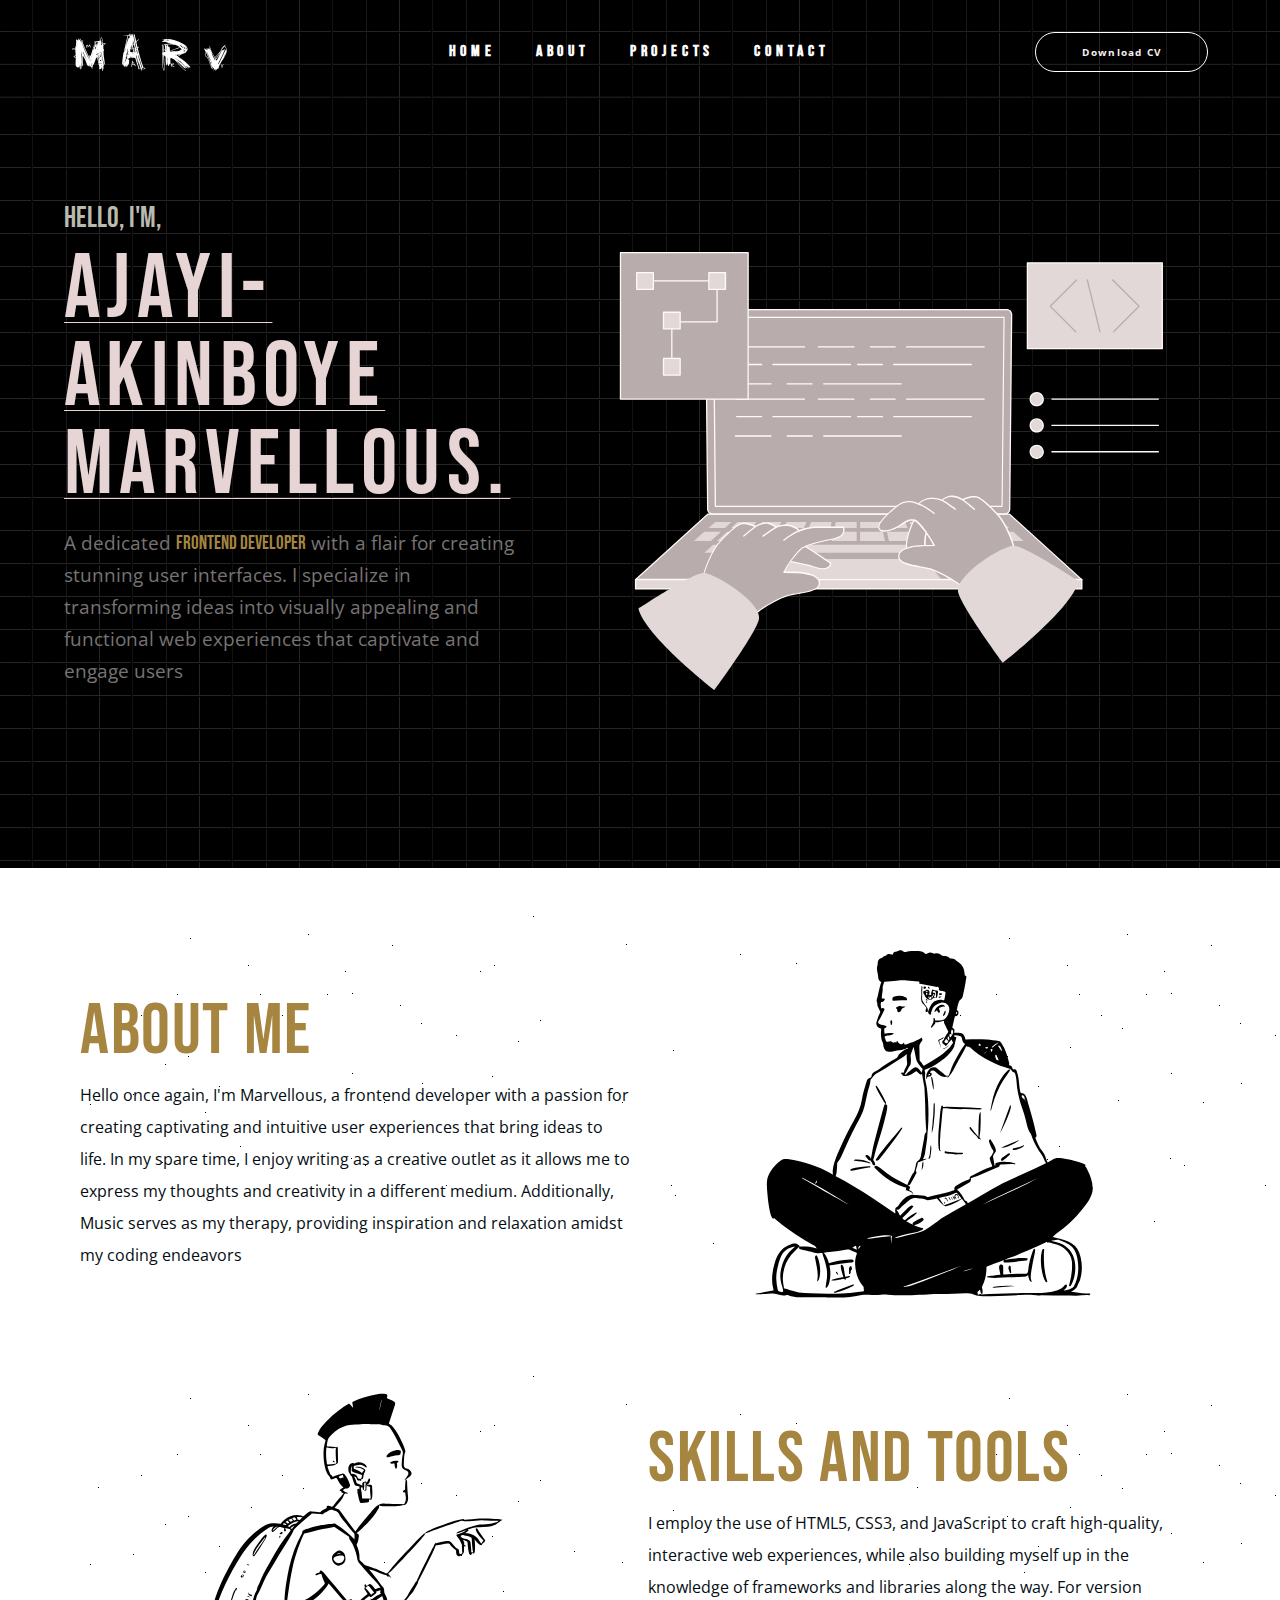
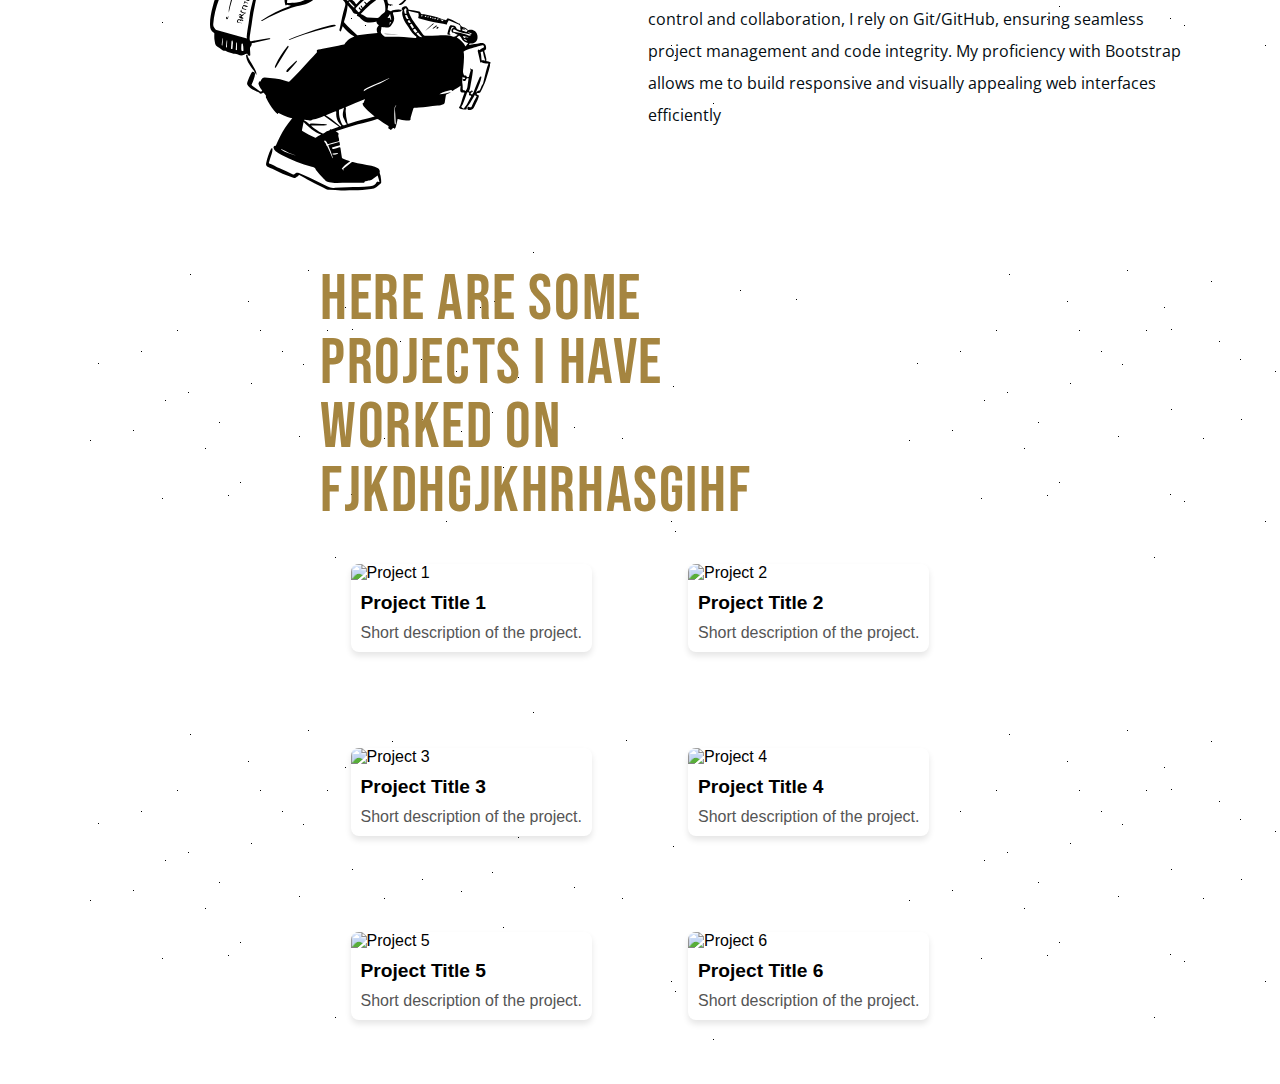
==== index.html @ 449edb7d "Add files via upload" ====
<!DOCTYPE html>
<html lang="en">
<head>
    <meta charset="UTF-8">
    <meta name="viewport" content="width=device-width, initial-scale=1.0">
    <link rel="stylesheet" href="./css/style.css">
    <link rel="stylesheet" href="./css/mediaqueries.css">
    <link rel="stylesheet/less" type="text/css" href="./css/style.less" />
    <title>Document</title>
</head>
<body>
    <header>
        <nav id="desktop-nav">
            <div class="logo">MARV</div>
             <ul class="nav-links">
                <li class="content__item">
                    <a href="#home" class="link link--dia">HOME</a>
                </li>
                <li class="content__item">
                    <a href="#about" class="link link--dia">ABOUT</a>
                </li>
                <li class="content__item">
                    <a href="#projects" class="link link--dia">PROJECTS</a>
                </li>
                <li class="content__item">
                    <a href="#contact" class="link link--dia">CONTACT</a>
                </li>
            </ul>
            <div class="btn">
                <span class="mas">Download CV</span>
                <button type="button" name="Hover" onclick="window.open('./assets/resume.pdf')">Download CV</button>
            </div>
        </nav>
        
        <nav id="hamburger-nav">
            <div class="logo">MARV</div>
            <div class="hamburger-menu">
                
                <div class="hamburger-icon" onclick="toggleMenu()">
                    <span></span>
                    <span></span>
                    <span></span>
                </div>
                
                <div class="menu-links">
                    <li class="content__item">
                        <a href="#home" class="link link--dia" onclick="toggleMenu()">HOME</a>
                    </li>
                    <li class="content__item">
                        <a href="#about" class="link link--dia" onclick=toggleMenu()>ABOUT</a>
                    </li>
                    <li class="content__item">
                        <a href="#projects" class="link link--dia" onclick=toggleMenu()>PROJECTS</a>
                    </li>
                    <li class="content__item">
                        <a href="#contact" class="link link--dia" onclick=toggleMenu()>CONTACT</a>
                    </li>
                    <div class="btn-mobile">
                        <span class="mas">Download CV</span>
                        <button type="button" name="Hover" onclick="window.open('./assets/resume.pdf')">Download CV</button>
                    </div>
                </div>
            </div>
        </nav>
    </header> 

    <section id="profile-details" >
            <div class="profile__text">
                <p class="profile__text__head">
                    <span class="typing-effect">Hello, I'm,</span>
                </p>
                <h1 class="title"> Ajayi-Akinboye <br>Marvellous.</h1>
                <p class="profile__text__tail">A dedicated<a class="break" data-link-alt="and writer"><span class="highlighted">frontend developer</span></a>with a flair for creating stunning user interfaces. I specialize in transforming ideas into visually appealing and functional web experiences that captivate and engage users </p>
                <div id="socials">
                    <a href=""><i class="fa-brands fa-linkedin-in"></i></a>
                    <a href=""><i class="fa-brands fa-github"></i></a>
                    <a href=""><i class="fa-brands fa-square-x-twitter"></i></a>
                    <a href=""><i class="fa-regular fa-envelope"></i></a>
                </div>
            </div>
            <div class="profile__image-container"> 
                <img src="./assets/images/profile3.svg" class="profile__image">
            </div>
           
    </section>
    <section id="about-section">
        <div class="about__text">
            <h2 class="about-head">About Me</h2>
            <p class="about-body">Hello once again, I'm Marvellous, a frontend developer with a passion for creating captivating and intuitive user experiences that bring ideas to life. In my spare time, I enjoy writing as a creative outlet as it allows me to express my thoughts and creativity in a different medium. Additionally, Music serves as my therapy, providing inspiration and relaxation amidst my coding endeavors</p>
        </div>
        <div class="about__icon">
            <img src="./assets/images/Waiting.svg" class="img-2" alt="about-image">
        </div>
        <div class="about__icon2">
            <img src="./assets/images/Bueno.svg" class="img-3" alt="language-image">
        </div>
        <div class="about__languages">
            <h2 class="about-head">Skills And Tools</h2>
            <p class="about-body">I employ the use of HTML5, CSS3, and JavaScript to craft high-quality, interactive web experiences, while also building myself up in the knowledge of frameworks and libraries along the way. For version control and collaboration, I rely on Git/GitHub, ensuring seamless project management and code integrity. My proficiency with Bootstrap allows me to build responsive and visually appealing web interfaces efficiently</p>
            <div id="tools">
                <a href=""><i class="fa-brands fa-html5"></i></a>
                <a href=""><i class="fa-brands fa-css3-alt"></i></a>
                <a href=""><i class="fa-brands fa-js"></i></a>
                <a href=""><i class="fa-brands fa-github"></i></a>
                <a href=""><i class="fa-brands fa-bootstrap"></i></a>
            </div>
        </div>
    </section>
    
    <section id="portfolio-section">
            <div class="portfolio-header">
              <h2>here are some projects I have worked on fjkdhgjkhrhasgihf</h2>
            </div>
            <div class="portfolio-grid">
              <div class="portfolio-card" data-category="web">
                <img src="https://plus.unsplash.com/premium_photo-1676637000058-96549206fe71?w=500&auto=format&fit=crop&q=60&ixlib=rb-4.0.3&ixid=M3wxMjA3fDB8MHxzZWFyY2h8MXx8aW1hZ2V8ZW58MHx8MHx8fDA%3D" alt="Project 1">
                <h3>Project Title 1</h3>
                <p>Short description of the project.</p>
              </div>
              <div class="portfolio-card" data-category="design">
                <img src="https://plus.unsplash.com/premium_photo-1676637000058-96549206fe71?w=500&auto=format&fit=crop&q=60&ixlib=rb-4.0.3&ixid=M3wxMjA3fDB8MHxzZWFyY2h8MXx8aW1hZ2V8ZW58MHx8MHx8fDA%3D" alt="Project 2">
                <h3>Project Title 2</h3>
                <p>Short description of the project.</p>
              </div>
              <div class="portfolio-card" data-category="web">
                <img src="https://plus.unsplash.com/premium_photo-1676637000058-96549206fe71?w=500&auto=format&fit=crop&q=60&ixlib=rb-4.0.3&ixid=M3wxMjA3fDB8MHxzZWFyY2h8MXx8aW1hZ2V8ZW58MHx8MHx8fDA%3D" alt="Project 3">
                <h3>Project Title 3</h3>
                <p>Short description of the project.</p>
              </div>
              <div class="portfolio-card" data-category="design">
                <img src="https://plus.unsplash.com/premium_photo-1676637000058-96549206fe71?w=500&auto=format&fit=crop&q=60&ixlib=rb-4.0.3&ixid=M3wxMjA3fDB8MHxzZWFyY2h8MXx8aW1hZ2V8ZW58MHx8MHx8fDA%3D" alt="Project 4">
                <h3>Project Title 4</h3>
                <p>Short description of the project.</p>
              </div>
              <div class="portfolio-card" data-category="web">
                <img src="https://plus.unsplash.com/premium_photo-1676637000058-96549206fe71?w=500&auto=format&fit=crop&q=60&ixlib=rb-4.0.3&ixid=M3wxMjA3fDB8MHxzZWFyY2h8MXx8aW1hZ2V8ZW58MHx8MHx8fDA%3D" alt="Project 5">
                <h3>Project Title 5</h3>
                <p>Short description of the project.</p>
              </div>
              <div class="portfolio-card" data-category="design">
                <img src=https://plus.unsplash.com/premium_photo-1676637000058-96549206fe71?w=500&auto=format&fit=crop&q=60&ixlib=rb-4.0.3&ixid=M3wxMjA3fDB8MHxzZWFyY2h8MXx8aW1hZ2V8ZW58MHx8MHx8fDA%3D"project6-thumbnail.jpg" alt="Project 6">
                <h3>Project Title 6</h3>
                <p>Short description of the project.</p>
              </div>
            </div>
    </section>
    <script src="index.js"></script>
    <script src="https://kit.fontawesome.com/4ac61ee153.js" crossorigin="anonymous"></script>
</body>
</html> 

<!--"Hello, I'm Ajayi Akinboye Marvellous – dedicated frontend developer with a flair for creating stunning user interfaces. I specialize in transforming ideas into visually appealing and functional web experiences that captivate and engage users." Crafting captivating digital experiences with creativity and code. Let's build something remarkable together!"-->
---- css/style.css ----
@import url('https://fonts.googleapis.com/css2?family=Great+Vibes&family=Satisfy&display=swap');
@import url('https://fonts.googleapis.com/css2?family=Montserrat:ital,wght@0,100..900;1,100..900&display=swap');
@import url('https://fonts.googleapis.com/css2?family=Lato:ital,wght@0,100;0,300;0,400;0,700;0,900;1,100;1,300;1,400;1,700;1,900&family=Merriweather:ital,wght@0,300;0,400;0,700;0,900;1,300;1,400;1,700;1,900&family=Open+Sans:ital,wght@0,300..800;1,300..800&family=Pacifico&family=Playfair+Display:ital,wght@0,400..900;1,400..900&family=Roboto:ital,wght@0,100;0,300;0,400;0,500;0,700;0,900;1,100;1,300;1,400;1,500;1,700;1,900&display=swap');
@import url('https://fonts.googleapis.com/css2?family=Bebas+Neue&display=swap');




@font-face {
    font-family: 'minus.regular';
    font-style: normal;
    font-weight: normal;
    src:  url('../assets/fonts/minus_woff/minus.regular.woff'), local('minus.regular'), format('woff');
}

* {
    box-sizing: border-box;
    padding: 0;
    margin: 0;
}

body {
    font-family: 'Poppins', sans-serif;
    background-color: #7a7171;
    background-image: url(../assets/images/background3.png);
} 

html {
    scroll-behavior: smooth;
}

h2 {
    font-family: "Playfair Display", serif;
    font-weight: 700;
    font-size: 3rem;
    letter-spacing: 0.1rem;
    margin-bottom: 0.6rem;
    color:white;
}

a,
.btn {
    transition: all 700ms ease;
}

nav {
    display: flex;
    justify-content: space-between;
    align-items: center;
    padding: 1.2rem 4.5rem;
    background-color: rgb(24, 23, 23);
    background-image: url(../assets/images/background7.png);
}

.logo {
    font-family: 'minus.regular';
    font-weight: regular;
    font-size: 3.5rem;
    color: white;
    cursor: default;
    letter-spacing: .8rem;
}

.nav-links {
    display: flex;
    list-style: none;
    gap: 2.5rem;
    --bg-h: 2px;
}

a {
    text-decoration: none;
    transition: color 0.3s ease;
    color: #c7c1c1;
}

a:hover {
    color: gray;
    outline: none;
}

/* https://developer.mozilla.org/en-US/docs/Web/CSS/:focus-visible */
a:focus {
    /* Provide a fallback style for browsers
that don't support :focus-visible */
    outline: none;
    background: lightgrey;
}

a:focus:not(:focus-visible) {
    /* Remove the focus indicator on mouse-focus for browsers
that do support :focus-visible */
    background: transparent;
}

a:focus-visible {
    /* Draw a very noticeable focus style for
keyboard-focus on browsers that do support
:focus-visible */
    outline: 2px solid red;
    background: transparent;
}

.link {
    cursor: pointer;
    position: relative;
    white-space: nowrap;
    color: white;
}

.link::before,
.link::after {
    position: absolute;
    width: 100%;
    height: 1px;
    background: currentColor;
    top: 100%;
    left: 0;
    pointer-events: none;
}

.link::before {
    content: '';
    /* show by default */
}

.link--dia {
    font-family: "Bebas Neue", sans-serif;
    font-weight: 400;
    letter-spacing: 0.3rem;  
    font-size: 1rem;
    font-weight: bolder;
}

.link--dia::before,
.link--dia::after {
    opacity: 0;
    transform-origin: 50% 0%;
    transform: translate3d(0, 3px, 0);
    transition-property: transform, opacity;
    transition-duration: 0.3s;
    transition-timing-function: cubic-bezier(0.2, 1, 0.8, 1);
}

.link--dia:hover::before,
.link--dia:hover::after {
    opacity: 1;
    transform: translate3d(0, 0, 0);
    transition-timing-function: cubic-bezier(0.2, 0, 0.3, 1);
}

.link--dia::after {
    content: '';
    top: calc(100% + 4px);
    width: 70%;
    left: 15%;
}

.link--dia::before,
.link--dia:hover::after {
    transition-delay: 0.1s;
}

.link--dia:hover::before {
    transition-delay: 0s;
}

.btn {
    position: relative;
    width: 10.8rem;
    height: 2.5rem;
    overflow: hidden;
    border: 1px solid white;
    transition: 0.5s;
    border-radius: 1.5rem;
}

.btn button {
    width: 101%;
    height: 100%;
    font-family: "Open Sans", sans-serif;
    font-size: .6rem;
    font-weight: 400;
    letter-spacing: 0.08rem;
    background: white;
    -webkit-mask: url("https://raw.githubusercontent.com/robin-dela/css-mask-animation/master/img/urban-sprite.png");
    mask: url("https://raw.githubusercontent.com/robin-dela/css-mask-animation/master/img/urban-sprite.png");
    -webkit-mask-size: 3000% 100%;
    mask-size: 3000% 100%;
    border: none;
    color: black;
    cursor: pointer;
    -webkit-animation: ani2 0.7s steps(29) forwards;
    animation: ani2 0.7s steps(29) forwards;
}

.btn button:hover {
    -webkit-animation: ani 0.7s steps(29) forwards;
    animation: ani 0.7s steps(29) forwards;
}

.mas {
    position: absolute;
    color: black;
    text-align: center;
    width: 101%;
    font-family: "Open Sans", sans-serif;

    margin-top: 13px;
    overflow: hidden;
    font-weight: 700;
}

@keyframes ani {
    from {
        -webkit-mask-position: 0 0;
        mask-position: 0 0;
    }
    to {
        -webkit-mask-position: 100% 0;
        mask-position: 100% 0;
    }
}

@keyframes ani2 {
    from {
        -webkit-mask-position: 100% 0;
        mask-position: 100% 0;
    }
    to {
        -webkit-mask-position: 0 0;
        mask-position: 0 0;
    }
}

#hamburger-nav {
  display: none;
}

.hamburger-menu {
    position: relative;
    display: inline-block;
    z-index: 1001; 
}

.hamburger-icon {
    position: relative;
    width: 30px;
    height: 20px;
    cursor: pointer;
    z-index: 1002;
    transition: transform 0.4s cubic-bezier(0.68, -0.55, 0.27, 1.55); 
}

.hamburger-icon span {
    position: absolute;
    display: block;
    width: 100%;
    height: 2px;
    background-color: white;
    border-radius: 2px;
    transition: transform 0.4s cubic-bezier(0.68, -0.55, 0.27, 1.55);
}

.hamburger-icon span:nth-child(1) {
    top: 0;
    transform-origin: left center;
    color: #040D12;
}

.hamburger-icon span:nth-child(2) {
    top: 8px;
    transform-origin: left center;
    color: #040D12;
}

.hamburger-icon span:nth-child(3) {
    top: 16px;
    transform-origin: left center;
    color: #040D12;
}

.menu-links {
    position: fixed;
    top: 0;
    right: -300px; 
    background-color: black;
    width: 300px; 
    height: 100%;
    overflow-y: auto;
    box-shadow: -2px 0 5px rgba(99, 99, 99, 0.2); 
    transition: right 0.4s cubic-bezier(0.68, -0.55, 0.27, 1.55), transform 0.4s cubic-bezier(0.68, -0.55, 0.27, 1.55); 
    z-index: 999; 
    padding-top: 50px; 
    transform: translateX(0); 
    display: flex;
    flex-direction: column;
    justify-content: flex-start; 
    align-items: center;
}

.menu-links li {
    display: block;
    padding: 10px 20px;
    font-size: 0.75rem;
    color: #333;
    text-decoration: none;
    transition: background-color 0.3s ease-in-out;
}

.hamburger-icon.open span:nth-child(1) {
    transform: rotate(45deg) translate(3px, 0px);
}

.hamburger-icon.open span:nth-child(2) {
    opacity: 0;
}

.hamburger-icon.open span:nth-child(3) {
    transform: rotate(-45deg) translate(3px, 0px);
}

.menu-links.open {
    right: 0; 
    transform: translateX(0); 
}

.btn-mobile {
    position: relative;
    width: 6.8rem;
    height: 2.5rem;
    margin-top: 3rem;
    overflow: hidden;
    border: 1px solid #2b2929;
    transition: 0.5s;
    letter-spacing: 0.08rem;
    border-radius: 1.5rem;
}

.btn-mobile button {
    width: 100%;
    height: 100%;
    font-family: "Open Sans", sans-serif;
    font-size: .6rem;
    font-weight: 400;
    letter-spacing: 0.08rem;
    background: #2b2929;
    -webkit-mask: url("https://raw.githubusercontent.com/robin-dela/css-mask-animation/master/img/urban-sprite.png");
    mask: url("https://raw.githubusercontent.com/robin-dela/css-mask-animation/master/img/urban-sprite.png");
    -webkit-mask-size: 3000% 100%;
    mask-size: 3000% 100%;
    border: none;
    color: rgb(255, 255, 255);
    cursor: pointer;
    -webkit-animation: ani2 0.7s steps(29) forwards;
    animation: ani2 0.7s steps(29) forwards;
}

.btn-mobile button:hover {
    -webkit-animation: ani 0.7s steps(29) forwards;
    animation: ani 0.7s steps(29) forwards;
}

.mas {
    position: absolute;
    color: rgb(248, 240, 240);
    text-align: center;
    width: 101%;
    font-family: "Open Sans", sans-serif;
    font-weight: 700;
    letter-spacing: 0.08rem;
    font-size: 0.6rem;
    margin-top: 13px;
    overflow: hidden;
    font-weight: 700;
}

@keyframes ani {
    from {
        -webkit-mask-position: 0 0;
        mask-position: 0 0;
    }
    to {
        -webkit-mask-position: 100% 0;
        mask-position: 100% 0;
    }
}

@keyframes ani2 {
    from {
        -webkit-mask-position: 100% 0;
        mask-position: 100% 0;
    }
    to {
        -webkit-mask-position: 0 0;
        mask-position: 0 0;
    }
}









section {
    padding-top: vh;
    box-sizing: border-box;
}

#profile-details {
    display: flex;
    justify-content: center;
    align-items: center;
    gap: 2rem;
    min-height: 85vh;
    padding: 0 4rem 3rem;
    /**position: relative;**/
    background-color: rgb(24, 24, 24);
    background-image: url(../assets/images/background7.png);
}

.profile__image-container {
    display: flex;
    height: 650px; 
    width: 650px;
    margin-left: 1rem;
    animation: slideUpFade 1s ease-out forwards;  
}

.profile__image {
    animation: upDown 2s ease-in-out infinite;
}

@keyframes upDown {
    0%, 100% {
      transform: translateY(0);
    }
    50% {
      transform: translateY(-10px);
    }
  }

.profile__text {
    align-self: center;
    animation: slideUpFade 1s ease-out forwards;
}

.profile__text__head {
    font-family: "Bebas Neue", sans-serif;
    color: rgb(187, 186, 175);
    font-size: 2.8rem;
    margin-bottom: 0.4rem;
}

.title {
    font-family: "Bebas Neue", sans-serif;
    font-weight: 400;
    font-style: normal;
    font-size: 7.7rem;
    letter-spacing: 0.5rem;
    line-height: 7.5rem;
    margin-bottom: 0.8rem;
    color: rgb(231, 213, 213);
    text-decoration: underline;
    text-decoration-thickness: 1px;
    text-underline-offset: 5px;
}

.profile__text__tail {
    font-family: "Open Sans", sans-serif;
    font-weight: 400;
    font-size: 1.2rem;
    line-height: 2rem;
    margin-bottom: 0.5rem;
    max-width: 40rem;
    color: rgb(119, 115, 115);
}

.profile__text__tail .highlighted {
    font-family: "Bebas Neue", sans-serif;
    font-weight: 400;
    font-style: normal;
    color:#a58540;
    font-size: 1.3rem; 
}

a.break {
    position: relative;
    top: 10px;
    padding-left: 5px;
    padding-right: 5px;
    text-decoration: none;
    display: inline-block;
    font-family: "Bebas Neue", sans-serif;
    font-weight: 400;
    font-style: normal;
    color: rgb(255, 238, 0);
    font-size: 1.2rem;
    overflow: hidden;
    animation-duration: 1s;
    animation-fill-mode: both;
}

a.break span {
    display: block;
    transition: transform 500ms cubic-bezier(0.680, -0.550, 0.265, 1.550);
}

a.break:after {
    content: attr(data-link-alt);
    display: inline;
    position: absolute;
    transition: top 500ms cubic-bezier(0.680, -0.550, 0.265, 1.550);
    top: 80%;
    left: 0;
    right: 0;
    text-align: center;
}

a.break:hover {
    cursor: grab;
}

a.break:hover span {
    transform: translateY(-100%);
}

a.break:hover:after {
    top: 0;
}

a.break:active {
    animation-name: rubberBand;
    cursor: grabbing;
}

#socials {
    font-size: 1.5rem;
}

.fa-brands {
    margin-right: .2rem;
}



@keyframes slideUpFade {
    from {
        transform: translateY(50px);
        opacity: 0;
    }
    to {
        transform: translateY(0);
        opacity: 1;
    }
}

#about-section {
    display: grid;
    grid-template-columns: 1fr 1fr;
    gap: 1rem;
    padding: 0 10rem 0;
    min-height: 50vh;
    background-image: url(../assets/images/background3.png);
    /**background-size: cover;
    background-position: center;
    background-repeat: no-repeat;**/
    justify-items: center;
    animation: fade-in linear forwards;
        animation-timeline: view();
        animation-range-start: cover;
        animation-range-end: 1000px;
}

.about__text {
    padding-top: 7rem;
    max-width: 35rem;
}

.about-head {
    font-family: "Bebas Neue", sans-serif;
    font-weight: 400;
    font-size: 5rem;
    letter-spacing: 0.1rem;
    margin-bottom: 0.1rem;
    color:#a58540;
}

.about-body {
    font-family: "Open Sans", sans-serif;
    font-weight: 500;
    font-size: 1.2rem;
    line-height: 2rem;
    color:#040D12;
}

@media (prefers-reduced-motion: no-preference) {
    .img-2 {
        width: 33rem;
        animation: fade-in linear;
        animation-timeline: view();
        animation-range-start: cover;
        animation-range-end: 700px;
    }

    .img-3 {
        width: 30rem;
        animation: fade-in linear forwards;
        animation-timeline: view();
        animation-range-start: cover;
        animation-range-end: 600px;
    }

    @keyframes fade-in {
        from {scale: .8; opacity: 0;}
        to {scale: 1; opacity: 1;}
    }  
}


.about__languages {
    padding-top: 5rem;
    max-width: 35rem;
}

#tools {
    font-size: 2rem;
    text-align: center;
    margin-top: 0.8rem;
}

#tools
    .fa-brands {
    margin-right: 1rem;
}

  @keyframes dropIn {
    from {
        transform: translateY(-30px);
        opacity: 0;
    }
    to {
        transform: translateY(0);
        opacity: 1;
    }
}

.navbar-animate {
    animation: dropIn 1s ease-out forwards;
}

@keyframes typing {
    from { width: 0; }
    to { width: 100%; }
}

@keyframes fadeIn {
    from { opacity: 0; }
    to { opacity: 1; }
}


.typing-effect {
    display: inline-block;
    overflow: hidden; 
    white-space: nowrap; 
    animation: typing 4.5s steps(30, end), blink 0.75s step-end infinite;
    opacity: 100%;
    box-sizing: border-box;
}

/* Initial state for the title */
.title {
    transform: translateY(100px) rotate(-20deg); /* Starts from below and rotated */
    opacity: 0; /* Initially hidden */
    transition: transform 0.3s ease-out, opacity 1s ease-out; /* Smooth transition */
}

/* On page load, when title becomes visible */
.title.visible {
    transform: translateY(0) rotate(0); /* Moves to its final position and angle */
    opacity: 1; /* Fully visible */
}




  
  #portfolio-section {
    padding: 4rem 5rem;
    display: flex;
    flex-direction: column;
    background-image: url(../assets/images/background3.png);
  }
  
  .portfolio-header {
    text-align: start;
    margin-bottom: 30px;
  }
  
  .portfolio-header h2 {
    font-size: 4rem;
    margin-bottom: 10px;
    color: #a58540;
    font-family: "Bebas Neue", sans-serif;
    font-weight: 400;
    max-width: 30rem;
    line-height: 4rem;
    justify-content: left;
    margin-left: 15rem;
  }
  
  .portfolio-grid {
    display: grid;
    grid-template-columns: repeat(2, 1fr);
    gap: 6rem;
    max-width: 1200px; 
    width: fit-content;
    padding: 0 20px; 
    margin: 0 auto; 
  }
  
  .portfolio-card {
    background: #fff;
    border-radius: 8px;
    overflow: hidden;
    box-shadow: 0 4px 6px rgba(0, 0, 0, 0.1);
    transition: transform 0.3s, box-shadow 0.3s;
  }
  
  .portfolio-card:hover {
    transform: translateY(-10px);
    box-shadow: 0 8px 12px rgba(0, 0, 0, 0.2);
  }
  
  .portfolio-card img {
    width: 25rem;
    height: 10rem;
  }
  
  .portfolio-card h3 {
    padding: 10px;
    font-size: 1.2em;
  }
  
  .portfolio-card p {
    padding: 0 10px 10px;
    color: #555;
  }
  
  /* Responsive Design */
  @media (max-width: 1200px) {
    .portfolio-grid {
      grid-template-columns: repeat(2, 1fr);
    }
  }
  
  @media (max-width: 768px) {
    .portfolio-grid {
      grid-template-columns: 1fr;
    }
  }
---- css/mediaqueries.css ----
@media screen and (max-width: 1440px) {
    .profile__text__head {
        font-size: 1.8rem;
        margin-bottom: .1rem;
    }
    .title {
        font-size: 5.7rem;
        letter-spacing: 0.4rem;
        line-height: 5.5rem;
        margin-bottom: .5rem;
    }
    .profile__text__tail {
        font-size: 1.2rem;
    } 
    .profile__text__tail .highlighted {
        font-size: 1.2rem; 
    }
    a.break {
        font-size: 1.2rem;
    }
  }

  @media screen and (max-width: 1280px) {
    #about-section {
      padding: 1rem 5rem 0;
    }
    .about__text {
        padding-top: 6.5rem;
        max-width: 35rem;
    }
    .about-head {
        font-size: 4.5rem;
        letter-spacing: 0.1rem;
        margin-bottom: 0.2rem;
        color:#a58540;
    }
    .about-body {
        font-weight: 400;
        font-size: 1rem;
        line-height: 2rem;
        color:#040D12;
    }
    .img-2 {
        width: 30rem;
        color: #a58540;
    }
    .img-3 {
        width: 26rem;
    }
    .about__languages {
        padding-top: 2rem;
        max-width: 35rem;
    }
  }
    
  @media screen and (max-width: 1200px) {
    #desktop-nav {
      display: none;
    }
    #hamburger-nav {
      display: flex;
    }
    .profile__image-container {
      height: 450px; 
      width: 450px;
      margin-left: 3rem;
    }
    .profile__text__head {
      font-size: 1.4rem;
      margin-bottom: .1rem;
    }
    .title {
      font-size: 3.7rem;
      letter-spacing: .4rem;
      line-height: 3.5rem;
      margin-bottom: .2rem;
    }
    .profile__text__tail {
      font-size: 1rem;
      line-height: 1.7rem;
      max-width: 30rem;
    }
    .profile__text__tail .highlighted {
        font-size: 1.1rem; 
    }
    a.break {
        font-size: 1.1rem;
    }
    #socials {
      font-size: 1.2rem;
    }
    .fa-brands {
        margin-right: .4rem;
    }
  }

  @media screen and (max-width: 1024px) { 
    .profile__image-container {
      height: 450px; 
      width: 450px;
    }
    .profile__text__head {
      font-size: 1.2rem;
      margin-bottom: .1rem;
    }
    .title {
      font-size: 3.7rem;
      letter-spacing: 0.4rem;
      line-height: 0;
      margin-bottom: 0;
    }
    br {
      display: none;
    }
    .profile__text__tail {
      font-size: .7rem;
      line-height: 0;
      max-width: 20rem;
    }  
    .profile__text__tail .highlighted {
        font-size: .8rem; 
    }
    a.break {
        font-size: .8rem;
    }
    #socials {
      font-size: 1.12rem;
    }
    .fa-brands {
        margin-right: .4rem;
    }
    #about-section {
      padding: 1rem 3rem 0;
    }
    .about__text {
        padding-top: 4rem;
        max-width: 35rem;
    }
    .about-head {
        font-size: 3.5rem;
    }
    .about-body {
        font-size: .96rem;
        line-height: 1.8rem;
    }
    .img-2 {
        width: 25rem;
    }
    .img-3 {
        width: 20rem;
    }
    .about__languages {
        padding-top: 1rem;
        max-width: 35rem;
    }  
    #tools {
        font-size: 1.3rem;
        margin-top: .2rem;
    }
  }
  
  
  @media screen and (max-width: 1184px) {
  
    #profile-details{
      min-height: 45vh;
      margin-bottom: 0;
    }
    
    .profile__text__head {
      font-size: 1.2rem;
      margin-bottom: 0.5rem;
    }

    .title {
      font-size: 3rem;
      letter-spacing: 0.1rem;
      line-height: 2.5rem;
      margin-bottom: 1.1rem;
    }

    .profile__text__tail {
      font-size: 0.85rem;
      line-height: 1.7rem;
    }

    .custom-shape-divider-top-1721206924 {
      display: none;
    }

    .logo {
      font-size: 2.5rem;
    }
    .nav-links {
      flex-direction: column;
      gap: 0.5rem;
      text-align: center;
    }
  
    .title {
      font-size: 2rem;
    }
    .text-container {
      text-align: justify;
    }
  }

  @media screen and (max-width: 900px) {
    .profile__image-container {
      height: 300px; 
      width: 300px;
    }
  }

  @media screen and (max-width: 800px) {
    #about-section {
      padding: 1rem 2rem 0;
    }
  }

  @media screen and (max-width: 768px) {
    .profile__image-container {
      height: 250px; 
      width: 250px;
    }

    .profile__text {
      max-width: 50rem;
    }

    .profile__text__head {
      font-size: 1.1rem;
      margin-bottom: 0.5rem;
    }

    .title {
      font-size: 2rem;
      letter-spacing: 0.1rem;
      line-height: 2rem;
      margin-bottom: .5rem;
    }

      .profile__text__tail {
        font-size: 0.65rem;
        line-height: 1.3rem;
        max-width: 70rem;
      }

      .profile__text__tail .highlighted {
        font-size: 0.95rem; 
    }  
    a.break {
      font-size: 0.84rem;
      padding-left: 3px;
      padding-right: 3px;
    }
    #about-section {
      padding: 1rem 4rem 0;
    }
    .about__text {
        padding-top: 2rem;
        max-width: 20rem;
    }
    .about-head {
        font-size: 2rem;
    }
    .about-body {
        font-size: .7rem;
        line-height: 1.4rem;
    }
    .img-2 {
        width: 18rem;
    }
    .img-3 {
        width: 16rem;
    }
    .about__languages {
        padding-top: 1rem;
        max-width: 40rem;
    }
    #tools {
        font-size: 1rem;
        text-align: center;
        margin-top: 0.8rem;
    }
  }

  @media screen and (max-width: 640px) {
    nav {
      padding: 1.2rem 1.5rem;
    }
    .logo {
      font-size: 2.5rem;
    }
    #profile-details {
      display: flex;
      flex-direction: column-reverse;
      gap: 0.5rem;
      padding: 0 1rem 2rem;
    }
    .profile__image-container { 
      height: 350px; 
      width: 350px;
      margin-right: 1rem;
    }
    .profile__text {
      text-align: center;
    }
    .profile__text__head {
        font-size: 1.3rem;
        margin-bottom: 0.1rem;
    }
    .title {
        font-size: 2.5rem;
        letter-spacing: 0.1rem;
        line-height: 3.5rem;
        margin-bottom: 0.1rem;
    }
    .profile__text__tail {
        font-size: 0.8rem;
        line-height: 2rem;
        margin-bottom: 0.5rem;
        max-width: 30rem;
        color: rgb(119, 115, 115);
    }
    .profile__text__tail .highlighted {
        font-size: 1rem; 
    }
    #about-section {
        display: grid;
        grid-template-columns: 1fr;
        gap: 0;
        padding: 0rem 1.5rem 0;
        overflow: hidden;
    }
    .about__text {
        padding-top: 2rem;
        max-width: 100%;
    }
    .about-head {
        font-size: 2rem;
    }
    .about-body {
        font-size: .8rem;
        line-height: 1.4rem;
    }
    .img-2 {
        width: 13rem;
    }
    .img-3 {
        width: 10rem;
        position: relative;
        top: -5rem;
    }
    .about__languages {
        padding-top: 1rem;
        max-width: 35rem;
    }
    #tools {
        font-size: 1rem;
        text-align: center;
        margin-top: 0.8rem;
        position: relative;
        top: 2rem;
        left: 24rem;
        display: grid;
        max-width: 2rem;
    }
    #tools
        .fa-brands {
        margin-bottom: 0.3rem;
    }
    .about__icon2 {
      order: 2;
      max-height: 7rem;
    }
}

@media screen and (max-width: 540px) {
  #tools {
    top: 2rem;
    left: 22rem;
    animation: upDown 2s ease-in-out infinite;
  }  
  @keyframes upDown {
    0%, 100% {
      transform: translateY(0);
    }
    50% {
      transform: translateY(-10px);
    }
  }
}

@media screen and (max-width: 480px) {
  #tools {
    top: 2rem;
    left: 20rem;
  }
  .about__icon2 {
    order: 2;
    max-height: 7rem;
  }
}

@media screen and (max-width: 375px) {
  .profile__image-container {
    height: 280px; 
    width: 280px;
  }
  #tools { 
    top: 2rem;
    left: 19rem;
  }
}

@media screen and (max-width: 375px) {
  #tools { 
    top: 2rem;
    left: 15rem;
  }
}
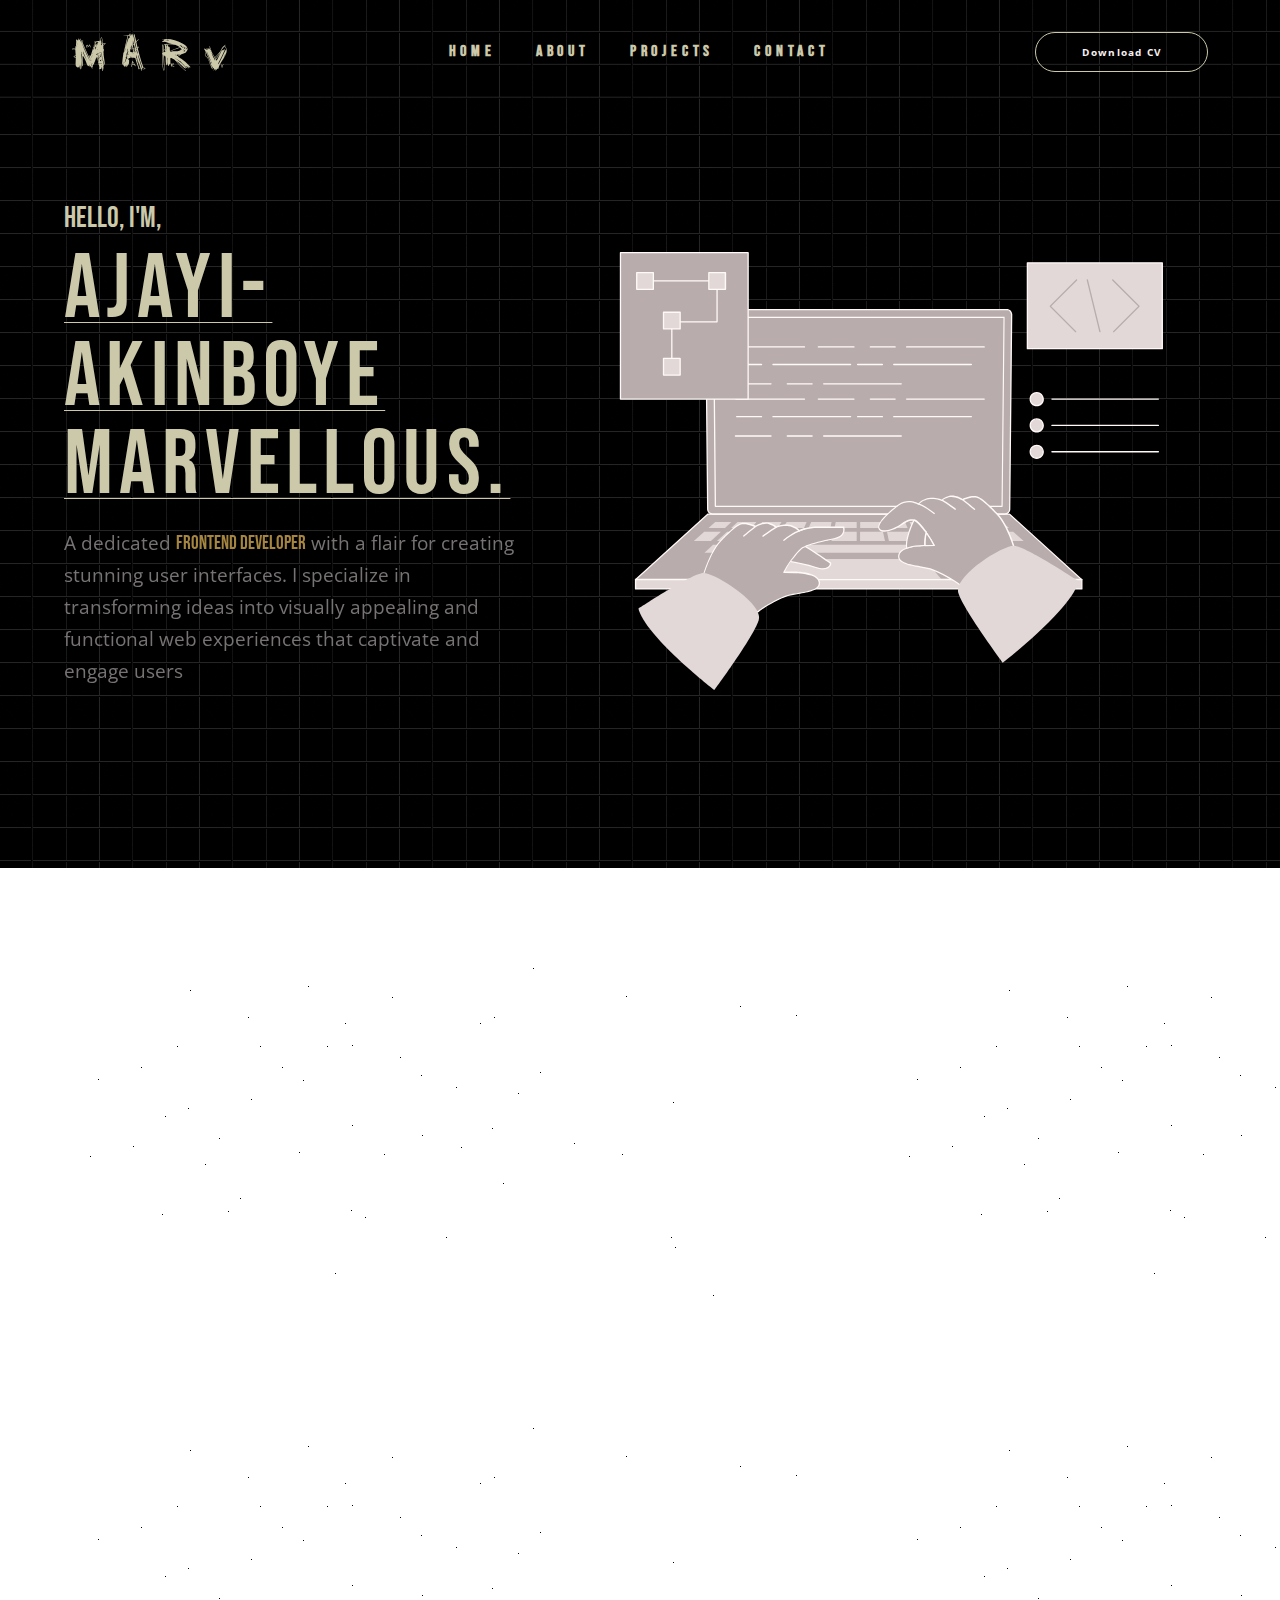
==== commit 0bebc933: "Add files via upload" ====
--- a/index.html
+++ b/index.html
@@ -6,6 +6,7 @@
     <link rel="stylesheet" href="./css/style.css">
     <link rel="stylesheet" href="./css/mediaqueries.css">
     <link rel="stylesheet/less" type="text/css" href="./css/style.less" />
+    <link rel="stylesheet" href="https://unpkg.com/aos@next/dist/aos.css" />
     <title>Document</title>
 </head>
 <body>
@@ -31,6 +32,7 @@
                 <button type="button" name="Hover" onclick="window.open('./assets/resume.pdf')">Download CV</button>
             </div>
         </nav>
+       
         
         <nav id="hamburger-nav">
             <div class="logo">MARV</div>
@@ -64,13 +66,13 @@
         </nav>
     </header> 
 
-    <section id="profile-details" >
+    <section id="profile-details" data-aos="fade-down">
             <div class="profile__text">
                 <p class="profile__text__head">
                     <span class="typing-effect">Hello, I'm,</span>
                 </p>
                 <h1 class="title"> Ajayi-Akinboye <br>Marvellous.</h1>
-                <p class="profile__text__tail">A dedicated<a class="break" data-link-alt="and writer"><span class="highlighted">frontend developer</span></a>with a flair for creating stunning user interfaces. I specialize in transforming ideas into visually appealing and functional web experiences that captivate and engage users </p>
+                <p class="profile__text__tail" data-aos="fade-right">A dedicated<a class="break" data-link-alt="and writer"><span class="highlighted">frontend developer</span></a>with a flair for creating stunning user interfaces. I specialize in transforming ideas into visually appealing and functional web experiences that captivate and engage users </p>
                 <div id="socials">
                     <a href=""><i class="fa-brands fa-linkedin-in"></i></a>
                     <a href=""><i class="fa-brands fa-github"></i></a>
@@ -78,23 +80,23 @@
                     <a href=""><i class="fa-regular fa-envelope"></i></a>
                 </div>
             </div>
-            <div class="profile__image-container"> 
+            <div id="home" class="profile__image-container"> 
                 <img src="./assets/images/profile3.svg" class="profile__image">
             </div>
            
     </section>
-    <section id="about-section">
-        <div class="about__text">
+    <section id="about-section" data-aos="fade-up">
+        <div id="about" class="about__text" data-aos="fade-left">
             <h2 class="about-head">About Me</h2>
             <p class="about-body">Hello once again, I'm Marvellous, a frontend developer with a passion for creating captivating and intuitive user experiences that bring ideas to life. In my spare time, I enjoy writing as a creative outlet as it allows me to express my thoughts and creativity in a different medium. Additionally, Music serves as my therapy, providing inspiration and relaxation amidst my coding endeavors</p>
         </div>
-        <div class="about__icon">
+        <div class="about__icon" data-aos="fade-up">
             <img src="./assets/images/Waiting.svg" class="img-2" alt="about-image">
         </div>
-        <div class="about__icon2">
+        <div class="about__icon2" data-aos="fade-up">
             <img src="./assets/images/Bueno.svg" class="img-3" alt="language-image">
         </div>
-        <div class="about__languages">
+        <div class="about__languages" data-aos="fade-right">
             <h2 class="about-head">Skills And Tools</h2>
             <p class="about-body">I employ the use of HTML5, CSS3, and JavaScript to craft high-quality, interactive web experiences, while also building myself up in the knowledge of frameworks and libraries along the way. For version control and collaboration, I rely on Git/GitHub, ensuring seamless project management and code integrity. My proficiency with Bootstrap allows me to build responsive and visually appealing web interfaces efficiently</p>
             <div id="tools">
@@ -107,15 +109,17 @@
         </div>
     </section>
     
-    <section id="portfolio-section">
-            <div class="portfolio-header">
-              <h2>here are some projects I have worked on fjkdhgjkhrhasgihf</h2>
+    
+    <section id="portfolio-section" data-aos="fade-up">
+            <div id="projects" class="portfolio-header">
+              <h2 data-aos="fade-up">here are some projects I have worked on </h2>
+              <p data-aos="fade-down">These projects showcase my skills in creating stunning user interfaces and delivering functional web experiences. Each project reflects my commitment to quality and attention to detail.</p>
             </div>
-            <div class="portfolio-grid">
+            <div class="portfolio-grid" data-aos="fade-right">
               <div class="portfolio-card" data-category="web">
                 <img src="https://plus.unsplash.com/premium_photo-1676637000058-96549206fe71?w=500&auto=format&fit=crop&q=60&ixlib=rb-4.0.3&ixid=M3wxMjA3fDB8MHxzZWFyY2h8MXx8aW1hZ2V8ZW58MHx8MHx8fDA%3D" alt="Project 1">
                 <h3>Project Title 1</h3>
-                <p>Short description of the project.</p>
+                <p>Short description of the project.I employ tless project management and code integrity. My proficiency with Bootstrap allows me to build responsive and visually appealing web interfaces efficiently</p>
               </div>
               <div class="portfolio-card" data-category="design">
                 <img src="https://plus.unsplash.com/premium_photo-1676637000058-96549206fe71?w=500&auto=format&fit=crop&q=60&ixlib=rb-4.0.3&ixid=M3wxMjA3fDB8MHxzZWFyY2h8MXx8aW1hZ2V8ZW58MHx8MHx8fDA%3D" alt="Project 2">
@@ -130,7 +134,7 @@
               <div class="portfolio-card" data-category="design">
                 <img src="https://plus.unsplash.com/premium_photo-1676637000058-96549206fe71?w=500&auto=format&fit=crop&q=60&ixlib=rb-4.0.3&ixid=M3wxMjA3fDB8MHxzZWFyY2h8MXx8aW1hZ2V8ZW58MHx8MHx8fDA%3D" alt="Project 4">
                 <h3>Project Title 4</h3>
-                <p>Short description of the project.</p>
+                <p>Short description of the project.I employ tless project management and code integrity. My proficiency with Bootstrap allows me to build responsive and visually appealing web interfaces efficiently</p>
               </div>
               <div class="portfolio-card" data-category="web">
                 <img src="https://plus.unsplash.com/premium_photo-1676637000058-96549206fe71?w=500&auto=format&fit=crop&q=60&ixlib=rb-4.0.3&ixid=M3wxMjA3fDB8MHxzZWFyY2h8MXx8aW1hZ2V8ZW58MHx8MHx8fDA%3D" alt="Project 5">
@@ -146,6 +150,13 @@
     </section>
     <script src="index.js"></script>
     <script src="https://kit.fontawesome.com/4ac61ee153.js" crossorigin="anonymous"></script>
+    <script src="https://unpkg.com/aos@next/dist/aos.js"></script>
+    <script>
+      AOS.init({
+        offset: 200,
+        duration: 1000,
+      });
+    </script>
 </body>
 </html> 
 
--- a/css/style.css
+++ b/css/style.css
@@ -44,6 +44,8 @@
     transition: all 700ms ease;
 }
 
+
+
 nav {
     display: flex;
     justify-content: space-between;
@@ -57,7 +59,7 @@
     font-family: 'minus.regular';
     font-weight: regular;
     font-size: 3.5rem;
-    color: white;
+    color: rgb(204, 201, 171);
     cursor: default;
     letter-spacing: .8rem;
 }
@@ -106,7 +108,7 @@
     cursor: pointer;
     position: relative;
     white-space: nowrap;
-    color: white;
+    color: rgb(204, 201, 171);
 }
 
 .link::before,
@@ -171,7 +173,7 @@
     width: 10.8rem;
     height: 2.5rem;
     overflow: hidden;
-    border: 1px solid white;
+    border: 1px solid rgb(204, 201, 171);;
     transition: 0.5s;
     border-radius: 1.5rem;
 }
@@ -183,7 +185,7 @@
     font-size: .6rem;
     font-weight: 400;
     letter-spacing: 0.08rem;
-    background: white;
+    background: rgb(204, 201, 171);
     -webkit-mask: url("https://raw.githubusercontent.com/robin-dela/css-mask-animation/master/img/urban-sprite.png");
     mask: url("https://raw.githubusercontent.com/robin-dela/css-mask-animation/master/img/urban-sprite.png");
     -webkit-mask-size: 3000% 100%;
@@ -447,11 +449,12 @@
 .profile__text {
     align-self: center;
     animation: slideUpFade 1s ease-out forwards;
+    
 }
 
 .profile__text__head {
     font-family: "Bebas Neue", sans-serif;
-    color: rgb(187, 186, 175);
+    color: rgb(204, 201, 171);
     font-size: 2.8rem;
     margin-bottom: 0.4rem;
 }
@@ -464,7 +467,7 @@
     letter-spacing: 0.5rem;
     line-height: 7.5rem;
     margin-bottom: 0.8rem;
-    color: rgb(231, 213, 213);
+    color: rgb(204, 201, 171);
     text-decoration: underline;
     text-decoration-thickness: 1px;
     text-underline-offset: 5px;
@@ -563,17 +566,17 @@
     display: grid;
     grid-template-columns: 1fr 1fr;
     gap: 1rem;
-    padding: 0 10rem 0;
+    padding: 0 10rem 2rem;
     min-height: 50vh;
-    background-image: url(../assets/images/background3.png);
     /**background-size: cover;
     background-position: center;
     background-repeat: no-repeat;**/
     justify-items: center;
-    animation: fade-in linear forwards;
+    /**animation: fade-in linear forwards;
         animation-timeline: view();
         animation-range-start: cover;
-        animation-range-end: 1000px;
+        animation-range-end: 1000px;**/
+        
 }
 
 .about__text {
@@ -595,7 +598,7 @@
     font-weight: 500;
     font-size: 1.2rem;
     line-height: 2rem;
-    color:#040D12;
+    color:#2f3335;
 }
 
 @media (prefers-reduced-motion: no-preference) {
@@ -615,10 +618,10 @@
         animation-range-end: 600px;
     }
 
-    @keyframes fade-in {
+    /**@keyframes fade-in {
         from {scale: .8; opacity: 0;}
         to {scale: 1; opacity: 1;}
-    }  
+    }  **/
 }
 
 
@@ -694,30 +697,45 @@
     padding: 4rem 5rem;
     display: flex;
     flex-direction: column;
-    background-image: url(../assets/images/background3.png);
+    background: #040D12;
   }
   
   .portfolio-header {
     text-align: start;
     margin-bottom: 30px;
+    display: flex;
+    gap: 0;
+    padding: 3rem 20rem 1.5rem;
   }
   
   .portfolio-header h2 {
-    font-size: 4rem;
+    font-size: 5rem;
     margin-bottom: 10px;
     color: #a58540;
     font-family: "Bebas Neue", sans-serif;
     font-weight: 400;
+    max-width: 40rem;
+    line-height: 4.3rem;
+    letter-spacing: 0.2rem;
+    justify-content: start;
+  }
+
+  .portfolio-header p {
+    font-family: "Open Sans", sans-serif;
+    font-weight: 200;
+    font-style: italic;
+    font-size: .95rem;
+    line-height: 1.8rem;
+    color: #c7c1c1;
     max-width: 30rem;
-    line-height: 4rem;
-    justify-content: left;
-    margin-left: 15rem;
+    margin-top: 3rem;
+    margin-right: 10rem;
   }
   
   .portfolio-grid {
     display: grid;
-    grid-template-columns: repeat(2, 1fr);
-    gap: 6rem;
+    grid-template-columns: repeat(3, 1fr);
+    gap: 3rem;
     max-width: 1200px; 
     width: fit-content;
     padding: 0 20px; 
@@ -726,7 +744,7 @@
   
   .portfolio-card {
     background: #fff;
-    border-radius: 8px;
+    border-radius: 0;
     overflow: hidden;
     box-shadow: 0 4px 6px rgba(0, 0, 0, 0.1);
     transition: transform 0.3s, box-shadow 0.3s;
@@ -738,17 +756,22 @@
   }
   
   .portfolio-card img {
-    width: 25rem;
+    width: 100%;
     height: 10rem;
   }
   
   .portfolio-card h3 {
-    padding: 10px;
+    color: #141414;
+    font-family: "Bebas Neue", sans-serif;
+    font-weight: bolder;
+    padding: 1rem 0 1rem 1rem;
     font-size: 1.2em;
   }
   
   .portfolio-card p {
-    padding: 0 10px 10px;
+    padding: 0 0 1rem 1rem;
+    font-family: "Open Sans", sans-serif;
+    font-weight: 500;
     color: #555;
   }
   
--- a/css/mediaqueries.css
+++ b/css/mediaqueries.css
@@ -1,3 +1,19 @@
+  @media screen and (max-width: 1960px) {
+    .portfolio-header {
+      padding: 3rem 20rem 1.5rem;
+    }
+    
+    .portfolio-header p {
+      margin-right: 0.1rem;
+    }
+  }
+
+  @media screen and (max-width: 1631px) {
+    .portfolio-header {
+      padding: 3rem 10rem 1.5rem;
+    }
+  }
+
   @media screen and (max-width: 1440px) {
     .profile__text__head {
         font-size: 1.8rem;
@@ -18,6 +34,13 @@
     a.break {
         font-size: 1.2rem;
     }
+    .portfolio-header {
+      padding: 3rem 5rem 1.5rem;
+      gap: 3rem;
+    }
+    .portfolio-header p {
+      margin-right: 10rem;
+    }
   }
 
   @media screen and (max-width: 1280px) {
@@ -50,6 +73,27 @@
     .about__languages {
         padding-top: 2rem;
         max-width: 35rem;
+    }
+    .portfolio-header h2 {
+      font-size: 3rem;
+      margin-bottom: 10px;
+      color: #a58540;
+      font-family: "Bebas Neue", sans-serif;
+      font-weight: 400;
+      max-width: 50rem;
+      line-height: 2.8rem;
+      letter-spacing: 0.2rem;
+      justify-content: start;
+    }
+  
+    .portfolio-header p {
+      font-weight: 400;
+      font-size: .95rem;
+      line-height: 1.4rem;
+      color: #c7c1c1;
+      max-width: 30rem;
+      margin-top: 1rem;
+      margin-right: 1rem;
     }
   }
     
@@ -130,7 +174,7 @@
         margin-right: .4rem;
     }
     #about-section {
-      padding: 1rem 3rem 0;
+      padding: 1rem 3rem 1.5rem;
     }
     .about__text {
         padding-top: 4rem;
@@ -157,6 +201,25 @@
         font-size: 1.3rem;
         margin-top: .2rem;
     }
+    .portfolio-header {
+      padding: 2rem 1rem 1.5rem;
+    }
+    
+    .portfolio-header h2 {
+      font-size: 2.8rem;
+      margin-bottom: 10px;
+      max-width: 30rem;
+      line-height: 2.8rem;
+      letter-spacing: 0.1rem;
+    }
+  
+    .portfolio-header p {
+      font-size: .75rem;
+      line-height: 1.3rem;
+      max-width: 20rem;
+      margin-top: 0;
+      margin-right: 0;
+    }
   }
   
   
@@ -205,10 +268,52 @@
     }
   }
 
+  @media screen and (max-width: 950px) {
+    .portfolio-header {
+      padding: 2rem 1rem 1.5rem;
+    }
+    
+    .portfolio-header h2 {
+      font-size: 2.5rem;
+      margin-bottom: 10px;
+      max-width: 35rem;
+      line-height: 2.8rem;
+      letter-spacing: 0.1rem;
+    }
+  
+    .portfolio-header p {
+      font-size: .75rem;
+      line-height: 1.3rem;
+      max-width: 20rem;
+      margin-top: 1.3rem;
+      margin-right: 6rem;
+    }
+  }
+
   @media screen and (max-width: 900px) {
     .profile__image-container {
       height: 300px; 
       width: 300px;
+    }
+  }
+
+  @media screen and (max-width: 820px) {
+    .portfolio-header {
+      padding: 2rem 1rem 1.5rem;
+    }
+    
+    .portfolio-header h2 {
+      font-size: 2.3rem;
+      margin-bottom: 10px;
+      max-width: 35rem;
+      line-height: 2.1rem;
+      letter-spacing: 0.1rem;
+    }
+  
+    .portfolio-header p {
+      max-width: 20rem;
+      margin-top: 0.7rem;
+      margin-right: 1rem;
     }
   }
 
@@ -255,7 +360,7 @@
       padding-right: 3px;
     }
     #about-section {
-      padding: 1rem 4rem 0;
+      padding: 1rem 4rem 2rem;
     }
     .about__text {
         padding-top: 2rem;
@@ -282,6 +387,23 @@
         font-size: 1rem;
         text-align: center;
         margin-top: 0.8rem;
+    }
+    .portfolio-header {
+      padding: 2rem 1rem 1rem;
+    }
+    
+    .portfolio-header h2 {
+      font-size: 2.3rem;
+      margin-bottom: 10px;
+      max-width: 35rem;
+      line-height: 2.1rem;
+      letter-spacing: 0.1rem;
+    }
+  
+    .portfolio-header p {
+      max-width: 20rem;
+      margin-top: 2.7rem;
+      margin-right: 1rem;
     }
   }
 
@@ -365,31 +487,38 @@
         left: 24rem;
         display: grid;
         max-width: 2rem;
+        animation: upDown 2s ease-in-out infinite;
     }
     #tools
         .fa-brands {
         margin-bottom: 0.3rem;
     }
+
+    @keyframes upDown {
+      0%, 100% {
+        transform: translateY(0);
+      }
+      50% {
+        transform: translateY(-10px);
+      }
+    }
     .about__icon2 {
       order: 2;
       max-height: 7rem;
     }
+
+    .portfolio-header {
+      padding: 2rem 1rem 0.1rem;
+      display: flex;
+      flex-direction: column;
+    }
 }
 
 @media screen and (max-width: 540px) {
   #tools {
-    top: 2rem;
+    top: 3rem;
     left: 22rem;
-    animation: upDown 2s ease-in-out infinite;
   }  
-  @keyframes upDown {
-    0%, 100% {
-      transform: translateY(0);
-    }
-    50% {
-      transform: translateY(-10px);
-    }
-  }
 }
 
 @media screen and (max-width: 480px) {
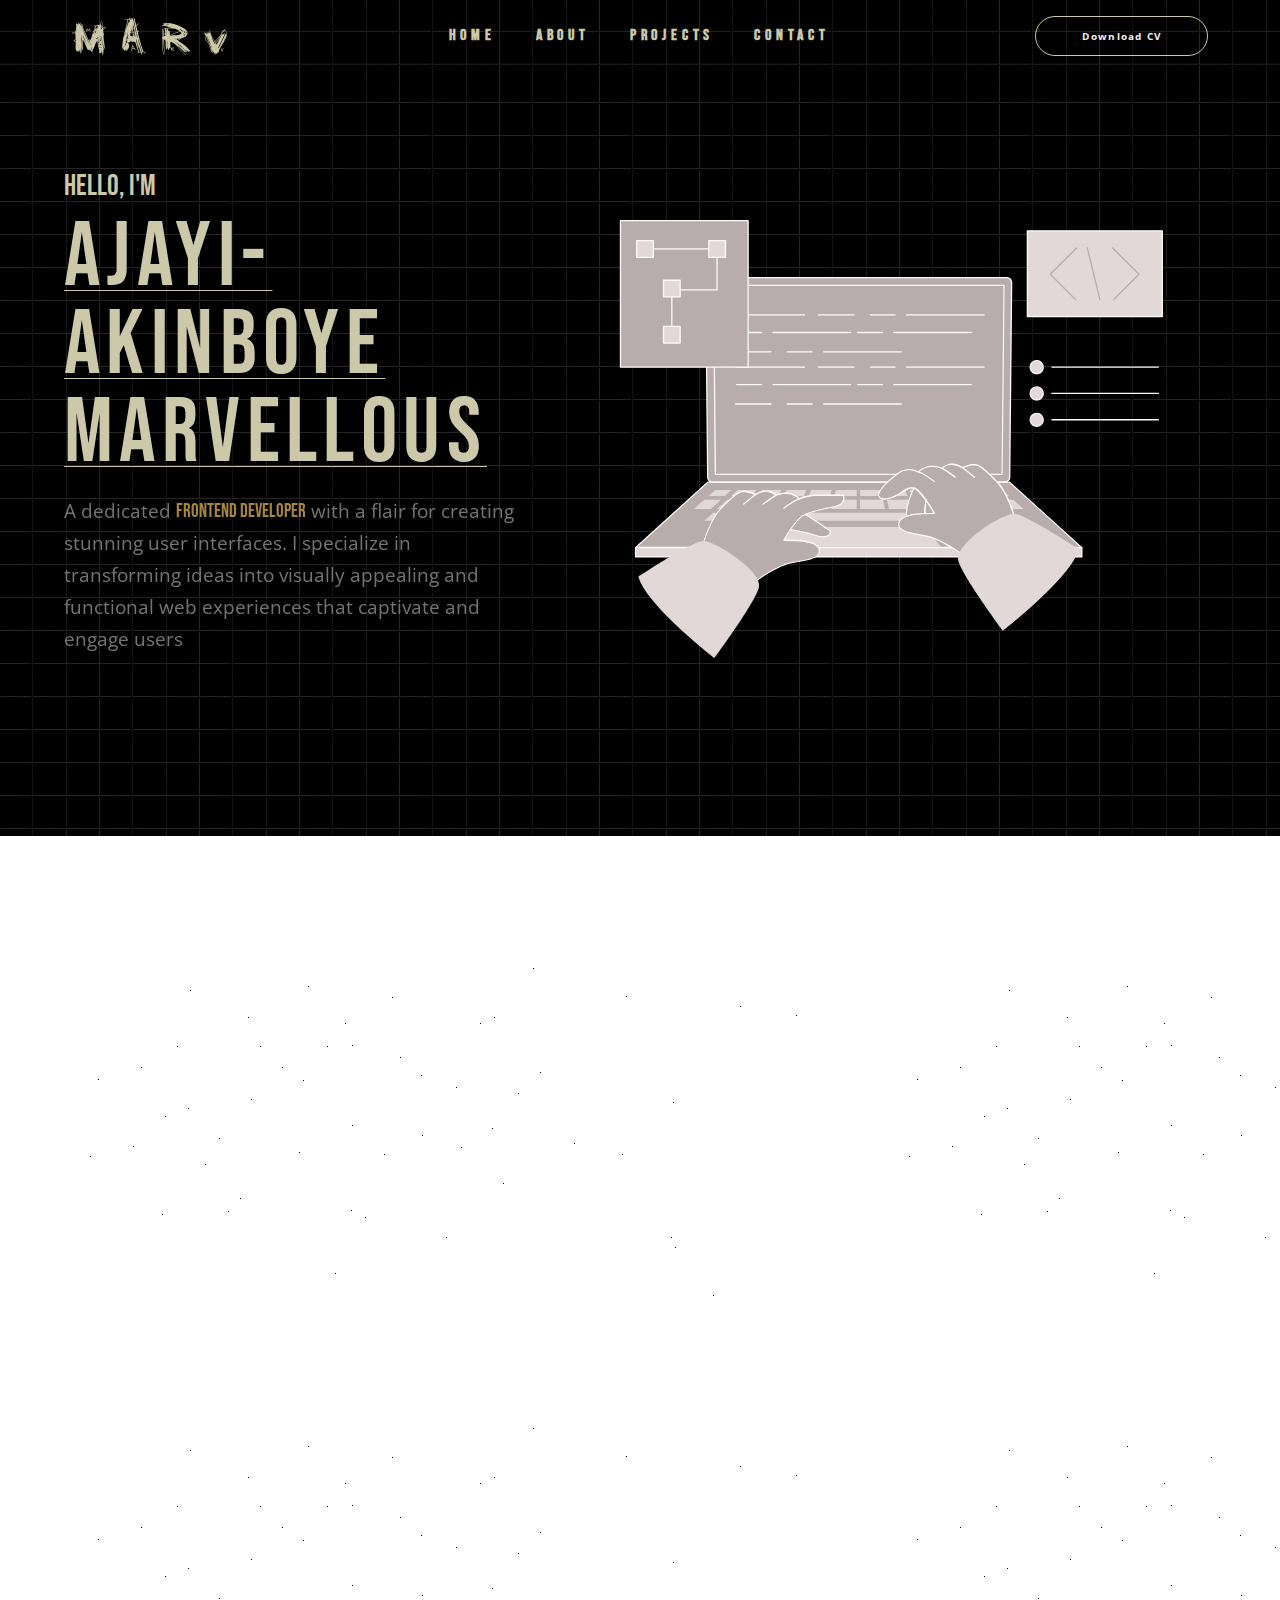
==== commit b74dd65a: "Add files via upload" ====
--- a/index.html
+++ b/index.html
@@ -69,9 +69,9 @@
     <section id="profile-details" data-aos="fade-down">
             <div class="profile__text">
                 <p class="profile__text__head">
-                    <span class="typing-effect">Hello, I'm,</span>
+                    <span class="typing-effect">Hello, I'm</span>
                 </p>
-                <h1 class="title"> Ajayi-Akinboye <br>Marvellous.</h1>
+                <h1 class="title"> Ajayi-Akinboye <br>Marvellous</h1>
                 <p class="profile__text__tail" data-aos="fade-right">A dedicated<a class="break" data-link-alt="and writer"><span class="highlighted">frontend developer</span></a>with a flair for creating stunning user interfaces. I specialize in transforming ideas into visually appealing and functional web experiences that captivate and engage users </p>
                 <div id="socials">
                     <a href=""><i class="fa-brands fa-linkedin-in"></i></a>
@@ -148,14 +148,53 @@
               </div>
             </div>
     </section>
+        
+    <section id="contact" data-aos="fade-right">
+        <div class="message">
+            <h2 data-aos="fade-up">Want us to create sci-magic?</h2>
+            <p data-aos="fade-down">I'll be glad to hear from you on whatever topic <br>you want to discuss</p>
+        </div>
+        <div>
+           <form id="message-form">
+                <div class="form-flex">
+                    <div class="form-title" data-aos="fade-left">
+                        <label for="name">Your Name</label>
+                        <input type="text" id="name" name="name" required>
+                    </div>
+                    <div class="form-title" data-aos="fade-right"> 
+                        <label for="email">Email Address</label>
+                        <input type="text" id="email" name="email" required>
+                    </div>
+                </div>
+                <div class="form-title" data-aos="fade-up">
+                    <label for="message">Your Message</label>
+                    <textarea id="message" name="message" rows="1" required></textarea>
+                </div>
+                <button class="magic" type="submit">ABRACADABRA</button>
+           </form>
+        </div>
+    </section>
+    <section>
+
+    </section>
     <script src="index.js"></script>
     <script src="https://kit.fontawesome.com/4ac61ee153.js" crossorigin="anonymous"></script>
     <script src="https://unpkg.com/aos@next/dist/aos.js"></script>
     <script>
       AOS.init({
-        offset: 200,
+        offset: 150,
         duration: 1000,
       });
+    </script>
+    <script type="text/javascript"
+        src="https://cdn.jsdelivr.net/npm/@emailjs/browser@4/dist/email.min.js">
+    </script>
+    <script type="text/javascript">
+        (function(){
+            emailjs.init({
+                publicKey: "p7g1Nn9SvQ0nRNZbx",
+            });
+        })();
     </script>
 </body>
 </html> 
--- a/css/style.css
+++ b/css/style.css
@@ -1,4 +1,3 @@
-
 @import url('https://fonts.googleapis.com/css2?family=Great+Vibes&family=Satisfy&display=swap');
 @import url('https://fonts.googleapis.com/css2?family=Montserrat:ital,wght@0,100..900;1,100..900&display=swap');
 @import url('https://fonts.googleapis.com/css2?family=Lato:ital,wght@0,100;0,300;0,400;0,700;0,900;1,100;1,300;1,400;1,700;1,900&family=Merriweather:ital,wght@0,300;0,400;0,700;0,900;1,300;1,400;1,700;1,900&family=Open+Sans:ital,wght@0,300..800;1,300..800&family=Pacifico&family=Playfair+Display:ital,wght@0,400..900;1,400..900&family=Roboto:ital,wght@0,100;0,300;0,400;0,500;0,700;0,900;1,100;1,300;1,400;1,500;1,700;1,900&display=swap');
@@ -11,7 +10,7 @@
     font-family: 'minus.regular';
     font-style: normal;
     font-weight: normal;
-    src:  url('../assets/fonts/minus_woff/minus.regular.woff'), local('minus.regular'), format('woff');
+    src: url('../assets/fonts/minus_woff/minus.regular.woff'), local('minus.regular'), format('woff');
 }
 
 * {
@@ -24,35 +23,35 @@
     font-family: 'Poppins', sans-serif;
     background-color: #7a7171;
     background-image: url(../assets/images/background3.png);
-} 
+}
 
 html {
     scroll-behavior: smooth;
 }
 
 h2 {
-    font-family: "Playfair Display", serif;
-    font-weight: 700;
-    font-size: 3rem;
+    font-family: "Bebas Neue", sans-serif;
+    font-weight: 400;
+    font-size: 4rem;
     letter-spacing: 0.1rem;
-    margin-bottom: 0.6rem;
-    color:white;
-}
+    margin-bottom: 0.1rem;
+    color: #a58540;
+}
+
 
 a,
 .btn {
     transition: all 700ms ease;
 }
-
-
 
 nav {
     display: flex;
     justify-content: space-between;
     align-items: center;
-    padding: 1.2rem 4.5rem;
+    padding: .2rem 4.5rem;
     background-color: rgb(24, 23, 23);
     background-image: url(../assets/images/background7.png);
+    min-width: 20rem;
 }
 
 .logo {
@@ -78,7 +77,7 @@
 }
 
 a:hover {
-    color: gray;
+    color: #a58540;
     outline: none;
 }
 
@@ -130,7 +129,7 @@
 .link--dia {
     font-family: "Bebas Neue", sans-serif;
     font-weight: 400;
-    letter-spacing: 0.3rem;  
+    letter-spacing: .3rem;
     font-size: 1rem;
     font-weight: bolder;
 }
@@ -173,7 +172,7 @@
     width: 10.8rem;
     height: 2.5rem;
     overflow: hidden;
-    border: 1px solid rgb(204, 201, 171);;
+    border: 1px solid rgb(204, 201, 171);
     transition: 0.5s;
     border-radius: 1.5rem;
 }
@@ -184,7 +183,7 @@
     font-family: "Open Sans", sans-serif;
     font-size: .6rem;
     font-weight: 400;
-    letter-spacing: 0.08rem;
+    letter-spacing: .08rem;
     background: rgb(204, 201, 171);
     -webkit-mask: url("https://raw.githubusercontent.com/robin-dela/css-mask-animation/master/img/urban-sprite.png");
     mask: url("https://raw.githubusercontent.com/robin-dela/css-mask-animation/master/img/urban-sprite.png");
@@ -208,7 +207,6 @@
     text-align: center;
     width: 101%;
     font-family: "Open Sans", sans-serif;
-
     margin-top: 13px;
     overflow: hidden;
     font-weight: 700;
@@ -219,6 +217,7 @@
         -webkit-mask-position: 0 0;
         mask-position: 0 0;
     }
+
     to {
         -webkit-mask-position: 100% 0;
         mask-position: 100% 0;
@@ -230,29 +229,54 @@
         -webkit-mask-position: 100% 0;
         mask-position: 100% 0;
     }
+
     to {
         -webkit-mask-position: 0 0;
         mask-position: 0 0;
     }
 }
 
+.navbar-animate {
+    animation: dropIn 1s ease-out forwards;
+}
+
+@keyframes typing {
+    from {
+        width: 0;
+    }
+
+    to {
+        width: 100%;
+    }
+}
+
+@keyframes fadeIn {
+    from {
+        opacity: 0;
+    }
+
+    to {
+        opacity: 1;
+    }
+}
+
 #hamburger-nav {
-  display: none;
+    display: none;
 }
 
 .hamburger-menu {
     position: relative;
     display: inline-block;
-    z-index: 1001; 
+    z-index: 1001;
 }
 
 .hamburger-icon {
     position: relative;
-    width: 30px;
+    width: 1.8rem;
     height: 20px;
     cursor: pointer;
     z-index: 1002;
-    transition: transform 0.4s cubic-bezier(0.68, -0.55, 0.27, 1.55); 
+    transition: transform 0.4s cubic-bezier(0.68, -0.55, 0.27, 1.55);
 }
 
 .hamburger-icon span {
@@ -265,54 +289,50 @@
     transition: transform 0.4s cubic-bezier(0.68, -0.55, 0.27, 1.55);
 }
 
-.hamburger-icon span:nth-child(1) {
+.hamburger-icon span:nth-child(1) { 
     top: 0;
     transform-origin: left center;
-    color: #040D12;
 }
 
 .hamburger-icon span:nth-child(2) {
+    left: 3px;
     top: 8px;
     transform-origin: left center;
-    color: #040D12;
 }
 
 .hamburger-icon span:nth-child(3) {
     top: 16px;
     transform-origin: left center;
-    color: #040D12;
 }
 
 .menu-links {
     position: fixed;
     top: 0;
-    right: -300px; 
-    background-color: black;
-    width: 300px; 
+    right: -300px;
+    background-color: rgb(29, 23, 23);
+    width: 18rem;
     height: 100%;
     overflow-y: auto;
-    box-shadow: -2px 0 5px rgba(99, 99, 99, 0.2); 
-    transition: right 0.4s cubic-bezier(0.68, -0.55, 0.27, 1.55), transform 0.4s cubic-bezier(0.68, -0.55, 0.27, 1.55); 
-    z-index: 999; 
-    padding-top: 50px; 
-    transform: translateX(0); 
+    box-shadow: -2px 0 5px rgba(99, 99, 99, 0.2);
+    transition: right 0.4s cubic-bezier(0.68, -0.55, 0.27, 1.55), transform 0.4s cubic-bezier(0.68, -0.55, 0.27, 1.55);
+    z-index: 999;
+    padding-top: 3rem;
+    transform: translateX(0);
     display: flex;
     flex-direction: column;
-    justify-content: flex-start; 
+    justify-content: flex-start;
     align-items: center;
 }
 
 .menu-links li {
     display: block;
-    padding: 10px 20px;
+    padding: .7rem 1rem;
     font-size: 0.75rem;
-    color: #333;
     text-decoration: none;
-    transition: background-color 0.3s ease-in-out;
 }
 
 .hamburger-icon.open span:nth-child(1) {
-    transform: rotate(45deg) translate(3px, 0px);
+    transform: rotate(45deg) translate(1px, 0px);
 }
 
 .hamburger-icon.open span:nth-child(2) {
@@ -320,12 +340,12 @@
 }
 
 .hamburger-icon.open span:nth-child(3) {
-    transform: rotate(-45deg) translate(3px, 0px);
+    transform: rotate(-45deg) translate(1px, 0px);
 }
 
 .menu-links.open {
-    right: 0; 
-    transform: translateX(0); 
+    right: 0;
+    transform: translateX(0);
 }
 
 .btn-mobile {
@@ -383,6 +403,7 @@
         -webkit-mask-position: 0 0;
         mask-position: 0 0;
     }
+
     to {
         -webkit-mask-position: 100% 0;
         mask-position: 100% 0;
@@ -394,6 +415,7 @@
         -webkit-mask-position: 100% 0;
         mask-position: 100% 0;
     }
+
     to {
         -webkit-mask-position: 0 0;
         mask-position: 0 0;
@@ -409,8 +431,8 @@
 
 
 section {
-    padding-top: vh;
     box-sizing: border-box;
+    min-width: 20rem;
 }
 
 #profile-details {
@@ -427,10 +449,10 @@
 
 .profile__image-container {
     display: flex;
-    height: 650px; 
+    height: 650px;
     width: 650px;
     margin-left: 1rem;
-    animation: slideUpFade 1s ease-out forwards;  
+    animation: slideUpFade 1s ease-out forwards;
 }
 
 .profile__image {
@@ -438,18 +460,20 @@
 }
 
 @keyframes upDown {
-    0%, 100% {
-      transform: translateY(0);
-    }
+
+    0%,
+    100% {
+        transform: translateY(0);
+    }
+
     50% {
-      transform: translateY(-10px);
-    }
-  }
+        transform: translateY(-10px);
+    }
+}
 
 .profile__text {
     align-self: center;
     animation: slideUpFade 1s ease-out forwards;
-    
 }
 
 .profile__text__head {
@@ -471,6 +495,23 @@
     text-decoration: underline;
     text-decoration-thickness: 1px;
     text-underline-offset: 5px;
+    transform: translateY(100px) rotate(-20deg);
+    opacity: 0;
+    transition: transform 0.3s ease-out, opacity 1s ease-out;
+}
+
+.typing-effect {
+    display: inline-block;
+    overflow: hidden;
+    white-space: nowrap;
+    animation: typing 4.5s steps(30, end), blink 0.75s step-end infinite;
+    opacity: 100%;
+    box-sizing: border-box;
+}
+
+.title.visible {
+    transform: translateY(0) rotate(0);
+    opacity: 1;
 }
 
 .profile__text__tail {
@@ -487,8 +528,8 @@
     font-family: "Bebas Neue", sans-serif;
     font-weight: 400;
     font-style: normal;
-    color:#a58540;
-    font-size: 1.3rem; 
+    color: #a58540;
+    font-size: 1.3rem;
 }
 
 a.break {
@@ -556,6 +597,7 @@
         transform: translateY(50px);
         opacity: 0;
     }
+
     to {
         transform: translateY(0);
         opacity: 1;
@@ -576,7 +618,7 @@
         animation-timeline: view();
         animation-range-start: cover;
         animation-range-end: 1000px;**/
-        
+
 }
 
 .about__text {
@@ -590,7 +632,7 @@
     font-size: 5rem;
     letter-spacing: 0.1rem;
     margin-bottom: 0.1rem;
-    color:#a58540;
+    color: #a58540;
 }
 
 .about-body {
@@ -598,7 +640,7 @@
     font-weight: 500;
     font-size: 1.2rem;
     line-height: 2rem;
-    color:#2f3335;
+    color: #2f3335;
 }
 
 @media (prefers-reduced-motion: no-preference) {
@@ -636,79 +678,49 @@
     margin-top: 0.8rem;
 }
 
-#tools
-    .fa-brands {
+#tools .fa-brands {
     margin-right: 1rem;
 }
 
-  @keyframes dropIn {
+@keyframes dropIn {
     from {
         transform: translateY(-30px);
         opacity: 0;
     }
+
     to {
         transform: translateY(0);
         opacity: 1;
     }
 }
 
-.navbar-animate {
-    animation: dropIn 1s ease-out forwards;
-}
-
-@keyframes typing {
-    from { width: 0; }
-    to { width: 100%; }
-}
-
-@keyframes fadeIn {
-    from { opacity: 0; }
-    to { opacity: 1; }
-}
-
-
-.typing-effect {
-    display: inline-block;
-    overflow: hidden; 
-    white-space: nowrap; 
-    animation: typing 4.5s steps(30, end), blink 0.75s step-end infinite;
-    opacity: 100%;
-    box-sizing: border-box;
-}
-
-/* Initial state for the title */
-.title {
-    transform: translateY(100px) rotate(-20deg); /* Starts from below and rotated */
-    opacity: 0; /* Initially hidden */
-    transition: transform 0.3s ease-out, opacity 1s ease-out; /* Smooth transition */
-}
-
-/* On page load, when title becomes visible */
-.title.visible {
-    transform: translateY(0) rotate(0); /* Moves to its final position and angle */
-    opacity: 1; /* Fully visible */
-}
-
-
-
-
-  
-  #portfolio-section {
+
+
+
+
+
+
+
+
+
+#portfolio-section {
     padding: 4rem 5rem;
     display: flex;
     flex-direction: column;
     background: #040D12;
-  }
-  
-  .portfolio-header {
+    
+    
+}
+
+.portfolio-header {
     text-align: start;
     margin-bottom: 30px;
     display: flex;
     gap: 0;
     padding: 3rem 20rem 1.5rem;
-  }
-  
-  .portfolio-header h2 {
+}
+
+.portfolio-header h2 {
     font-size: 5rem;
     margin-bottom: 10px;
     color: #a58540;
@@ -718,9 +730,9 @@
     line-height: 4.3rem;
     letter-spacing: 0.2rem;
     justify-content: start;
-  }
-
-  .portfolio-header p {
+}
+
+.portfolio-header p {
     font-family: "Open Sans", sans-serif;
     font-weight: 200;
     font-style: italic;
@@ -730,76 +742,133 @@
     max-width: 30rem;
     margin-top: 3rem;
     margin-right: 10rem;
-  }
-  
-  .portfolio-grid {
+}
+
+.portfolio-grid {
     display: grid;
     grid-template-columns: repeat(3, 1fr);
     gap: 3rem;
-    max-width: 1200px; 
+    max-width: 1200px;
     width: fit-content;
-    padding: 0 20px; 
-    margin: 0 auto; 
-  }
-  
-  .portfolio-card {
+    padding: 0 20px;
+    margin: 0 auto;
+}
+
+.portfolio-card {
     background: #fff;
     border-radius: 0;
     overflow: hidden;
     box-shadow: 0 4px 6px rgba(0, 0, 0, 0.1);
     transition: transform 0.3s, box-shadow 0.3s;
-  }
-  
-  .portfolio-card:hover {
+}
+
+.portfolio-card:hover {
     transform: translateY(-10px);
     box-shadow: 0 8px 12px rgba(0, 0, 0, 0.2);
-  }
-  
-  .portfolio-card img {
+}
+
+.portfolio-card img {
     width: 100%;
     height: 10rem;
-  }
-  
-  .portfolio-card h3 {
+}
+
+.portfolio-card h3 {
     color: #141414;
     font-family: "Bebas Neue", sans-serif;
     font-weight: bolder;
     padding: 1rem 0 1rem 1rem;
     font-size: 1.2em;
-  }
-  
-  .portfolio-card p {
+}
+
+.portfolio-card p {
     padding: 0 0 1rem 1rem;
     font-family: "Open Sans", sans-serif;
     font-weight: 500;
     color: #555;
-  }
-  
-  /* Responsive Design */
-  @media (max-width: 1200px) {
-    .portfolio-grid {
-      grid-template-columns: repeat(2, 1fr);
-    }
-  }
-  
-  @media (max-width: 768px) {
-    .portfolio-grid {
-      grid-template-columns: 1fr;
-    }
-  }
-  
-
-
-
-
-
-
-
-
-  
-  
-  
-  
-  
-
-
+}
+
+
+#contact {
+    display: flex;
+    flex-direction: column;
+    min-height: 85vh;
+    padding: 0rem 0rem;
+    align-items: center;
+    justify-content: center;
+    text-align: center;
+}
+
+
+.message p {
+    padding: 1rem 0 1rem 2rem;
+    font-family: "Open Sans", sans-serif;
+    font-weight: 600;
+    font-size: 1.2rem;
+    color: #555;
+}
+
+#message-form { 
+    padding: 1rem 2rem 0;
+    width: 45rem;
+    color: #7a7171;
+    font-family: "Open Sans", sans-serif;
+    font-weight: 400;
+}
+
+.form-flex {
+    display: flex;
+    gap: 5rem;
+    margin-bottom: 3rem;
+}
+
+.form-title:hover {
+   color: #a58540;
+}
+
+.form-title {
+    flex: 1;
+    text-align: left;
+    position: relative;
+    font-size: .7rem;
+}
+
+.form-title label {
+    display: block;
+    margin-bottom: .8rem;
+}
+
+.form-title input, 
+textarea {
+    width: 100%;
+    padding: .3rem 0;
+    border: none;
+    border-bottom: 1px solid #aa9898;
+    font-size: .8rem;
+    outline: none;
+    background-color: none;
+}
+
+.form-title input:focus, 
+textarea:focus {
+    border-bottom: 0.1px solid #a3874c; 
+}
+
+.magic {
+    font-family: "Open Sans", sans-serif;
+    font-weight: 700;
+    letter-spacing: 1px;
+    font-size: .6rem;
+    padding: .6rem 2.5rem;
+    overflow: hidden;
+    border: 2px solid #a3874c;
+    transition: 0.5s;
+    color: #31302e;
+    background: none;
+    margin-top: 3rem;
+}
+
+.magic:hover {
+    cursor: pointer;
+    color: #ffffff;
+    background: #a3874c;
+}
--- a/css/mediaqueries.css
+++ b/css/mediaqueries.css
@@ -136,6 +136,9 @@
     .fa-brands {
         margin-right: .4rem;
     }
+    .portfolio-grid {
+      grid-template-columns: repeat(2, 1fr);
+    }
   }
 
   @media screen and (max-width: 1024px) { 
@@ -328,31 +331,27 @@
       height: 250px; 
       width: 250px;
     }
-
     .profile__text {
       max-width: 50rem;
     }
-
     .profile__text__head {
       font-size: 1.1rem;
       margin-bottom: 0.5rem;
     }
-
     .title {
       font-size: 2rem;
       letter-spacing: 0.1rem;
       line-height: 2rem;
       margin-bottom: .5rem;
     }
-
-      .profile__text__tail {
-        font-size: 0.65rem;
-        line-height: 1.3rem;
-        max-width: 70rem;
-      }
-
-      .profile__text__tail .highlighted {
-        font-size: 0.95rem; 
+    .profile__text__tail {
+      font-size: 0.65rem;
+      line-height: 1.3rem;
+      max-width: 70rem;
+    }
+
+    .profile__text__tail .highlighted {
+      font-size: 0.95rem; 
     }  
     a.break {
       font-size: 0.84rem;
@@ -404,6 +403,12 @@
       max-width: 20rem;
       margin-top: 2.7rem;
       margin-right: 1rem;
+    }
+    .portfolio-grid {
+      grid-template-columns: 1fr;
+    }
+    .message p {
+      padding: 1rem 2.5rem 3rem 2rem;
     }
   }
 
@@ -506,11 +511,40 @@
       order: 2;
       max-height: 7rem;
     }
-
-    .portfolio-header {
-      padding: 2rem 1rem 0.1rem;
+    #portfolio-section {
+      padding: 2rem 2.5rem;
+    }
+    .portfolio-header {
+      padding: 0rem 1rem 1.1rem;
+      display: flex;
+      gap: 0;
+      flex-direction: column;
+    }
+    .portfolio-header h2 {
+      max-width: 20rem;
+      margin-top: 1rem;
+    }
+    .portfolio-header p {
+      max-width: 25rem;
+      margin-top: 1rem;
+    }
+    .message h2{
+      font-size: 3rem;
+    }
+    .message p {
+      padding: 1rem 3rem 1rem 2.5rem;
+      font-size: 1.1rem;
+    }
+    #message-form { 
+      padding: 1rem 2rem 0;
+      max-width: 30rem;
+      margin-bottom: 4rem;
+    }
+    .form-flex {
       display: flex;
       flex-direction: column;
+      gap: 1rem;
+      margin-bottom: 1rem;
     }
 }
 
@@ -519,6 +553,22 @@
     top: 3rem;
     left: 22rem;
   }  
+  #contact {
+    padding: 0rem 2rem;
+  }
+  #message-form { 
+    padding: 1rem 4rem 0;
+    max-width: 28rem;
+    margin-bottom: 4rem;
+  }
+  .portfolio-card h3 {
+    padding: 1rem 0 1rem 1rem;
+    font-size: 1rem;
+}
+
+.portfolio-card p {
+    font-size: .8rem;
+  }
 }
 
 @media screen and (max-width: 480px) {
@@ -530,6 +580,16 @@
     order: 2;
     max-height: 7rem;
   }
+  #message-form { 
+    max-width: 22rem;
+  }
+  .message h2{
+    font-size: 2.5rem;
+  }
+  .message p {
+    padding: 1rem 3rem 1rem 2.5rem;
+    font-size: .9rem;
+  }
 }
 
 @media screen and (max-width: 375px) {
@@ -539,13 +599,30 @@
   }
   #tools { 
     top: 2rem;
-    left: 19rem;
+    left: 15rem;
+  }
+  .portfolio-card img {
+    width: 100%;
+    height: 8.5rem;
+  }
+
+  .portfolio-card h3 {
+      color: #1b1c1d;
+      padding: 1rem 0 .5rem 1rem;
+      font-size: 1rem;
+  }
+
+  .portfolio-card p {
+      font-size: .7rem;
   }
 }
 
-@media screen and (max-width: 375px) {
-  #tools { 
-    top: 2rem;
-    left: 15rem;
+@media screen and (max-width: 350px) {
+  #message-form { 
+    padding: 1rem 4rem 0;
+    max-width: 20rem;
+    margin-bottom: 4rem;
   }
 }
+
+
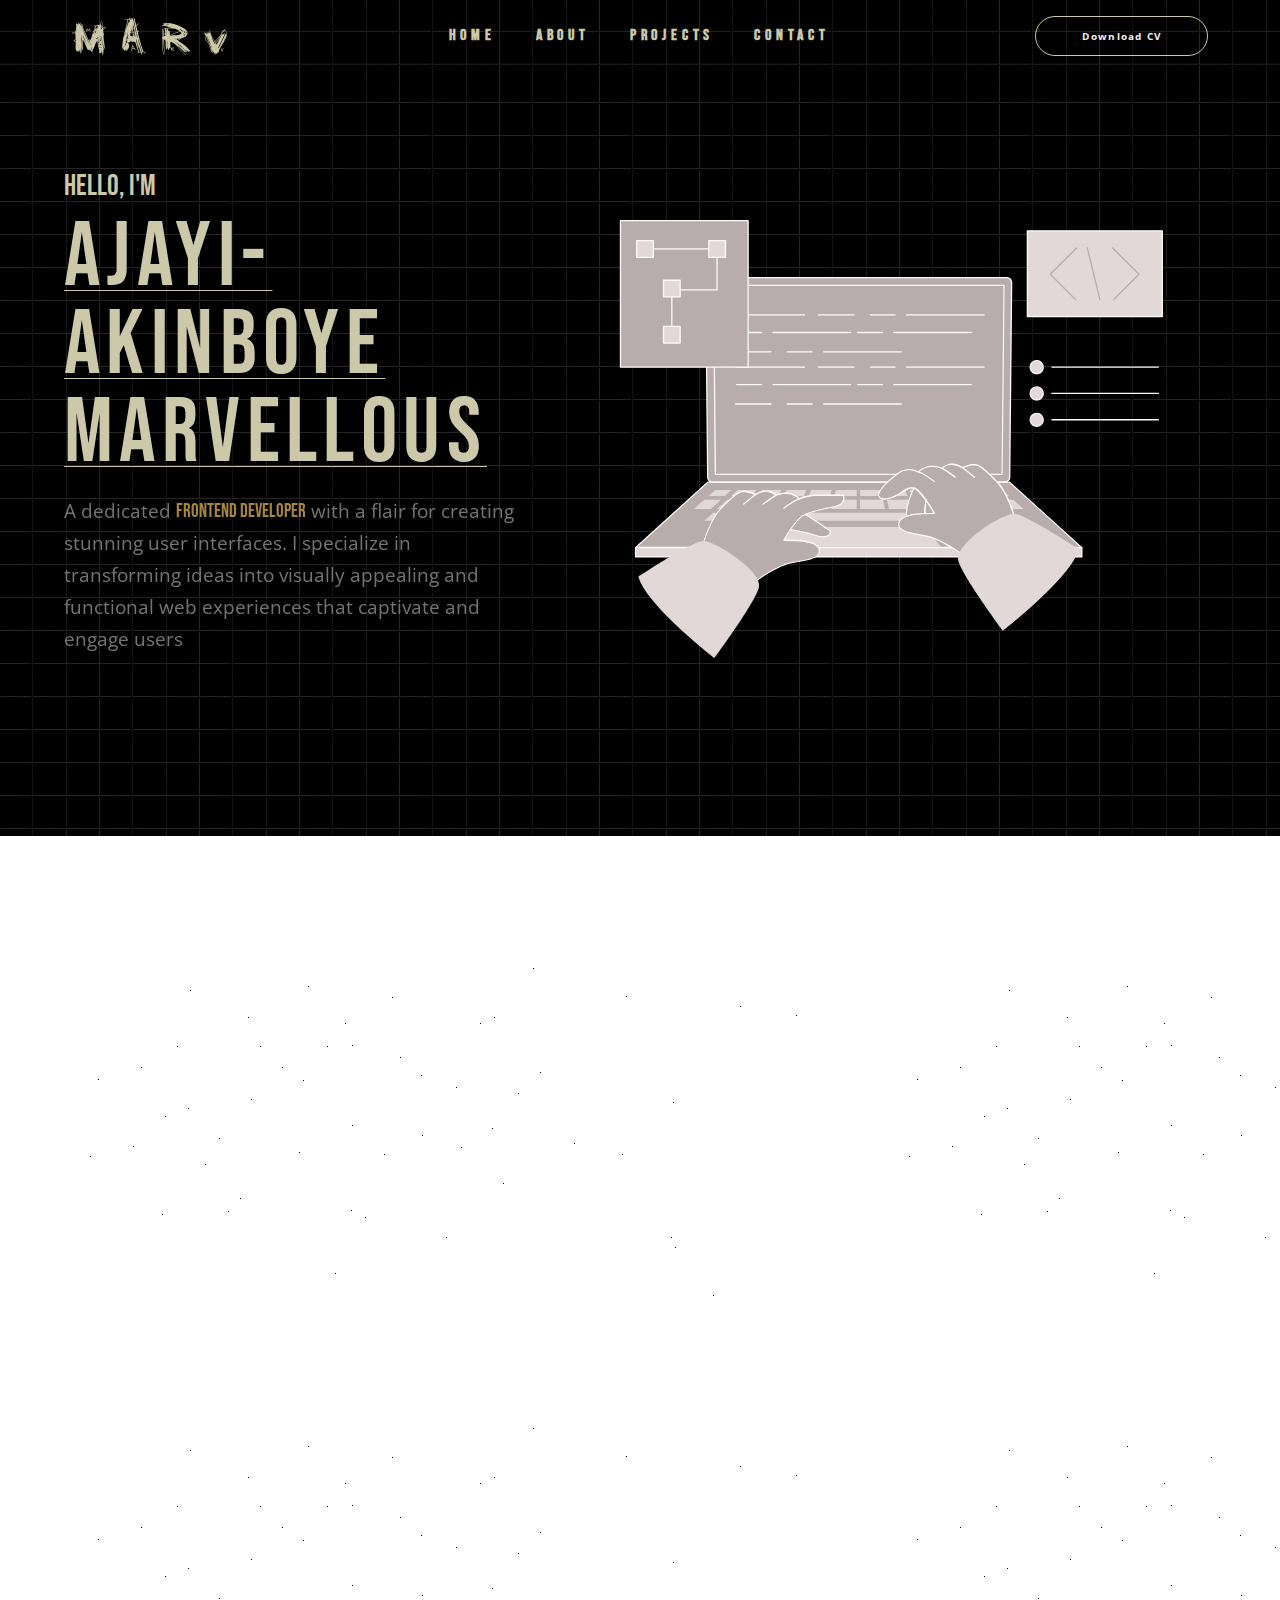
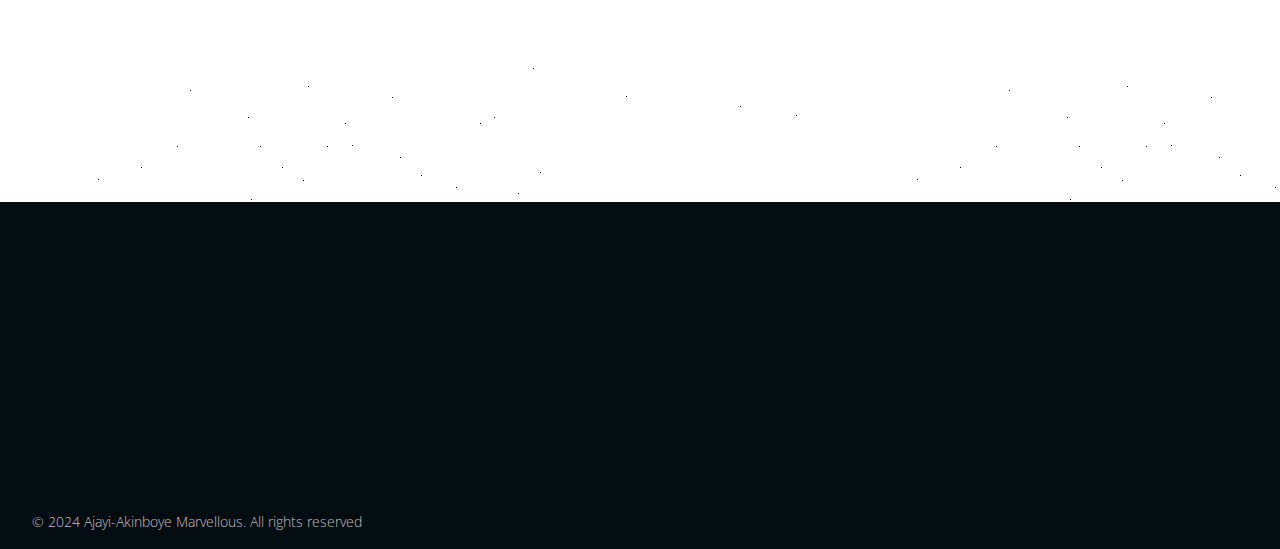
==== commit 51602b4b: "Add files via upload" ====
--- a/index.html
+++ b/index.html
@@ -174,8 +174,17 @@
            </form>
         </div>
     </section>
-    <section>
-
+    <section id="footer">
+        <div class="footer-logo" data-aos="fade-left">MARVELLOUS</div>
+        <div class="footer-flex">
+            <p class="footer-cp">© 2024 Ajayi-Akinboye Marvellous. All rights reserved</p> 
+            <div id="footer-socials">
+                <a href=""><i class="fa-brands footer-br fa-linkedin-in"></i></a>
+                <a href=""><i class="fa-brands footer-br fa-github"></i></a>
+                <a href=""><i class="fa-brands footer-br fa-square-x-twitter"></i></a>
+                <a href=""><i class="fa-regular footer-br fa-envelope"></i></a>
+            </div>
+         </div>
     </section>
     <script src="index.js"></script>
     <script src="https://kit.fontawesome.com/4ac61ee153.js" crossorigin="anonymous"></script>
--- a/css/style.css
+++ b/css/style.css
@@ -609,7 +609,7 @@
     grid-template-columns: 1fr 1fr;
     gap: 1rem;
     padding: 0 10rem 2rem;
-    min-height: 50vh;
+    
     /**background-size: cover;
     background-position: center;
     background-repeat: no-repeat;**/
@@ -792,7 +792,7 @@
     display: flex;
     flex-direction: column;
     min-height: 85vh;
-    padding: 0rem 0rem;
+    padding: 2rem 0rem;
     align-items: center;
     justify-content: center;
     text-align: center;
@@ -872,3 +872,45 @@
     color: #ffffff;
     background: #a3874c;
 }
+
+#footer {
+    background: #040D12;
+    min-height: 30vh;
+}
+
+.footer-logo {
+    font-family: 'minus.regular';
+    font-weight: regular;
+    font-size: 22.5rem;
+    color: #a3874c;
+    cursor: default;
+    letter-spacing: .8rem;
+    text-align: center;
+}
+.footer-flex {
+    display: flex;
+    justify-content: space-between;
+    margin-top: 5rem;
+    padding: 0 2rem;  
+    color: #c9bfbf;
+    max-width: 200rem;
+}
+
+.footer-cp {
+   font-family: "Open Sans", sans-serif; 
+   font-size: .89rem;
+   font-weight: 300;
+}
+
+.footer-br {
+    margin-right: 2rem;
+    font-size: 2rem;
+    padding-bottom: 3rem;
+}
+
+.footer-br:hover {
+    font-size: 2rem;
+    color: #a3874c;
+    padding-bottom: 3rem;
+    transition: 300ms ease;
+}--- a/css/mediaqueries.css
+++ b/css/mediaqueries.css
@@ -6,11 +6,17 @@
     .portfolio-header p {
       margin-right: 0.1rem;
     }
+    .footer-logo {
+      font-size: 18.5rem;
+    }
   }
 
   @media screen and (max-width: 1631px) {
     .portfolio-header {
       padding: 3rem 10rem 1.5rem;
+    }
+    .footer-logo {
+      font-size: 15.5rem;
     }
   }
 
@@ -40,6 +46,9 @@
     }
     .portfolio-header p {
       margin-right: 10rem;
+    }
+    .footer-logo {
+      font-size: 12.5rem;
     }
   }
 
@@ -139,6 +148,9 @@
     .portfolio-grid {
       grid-template-columns: repeat(2, 1fr);
     }
+    .footer-logo {
+      font-size: 10.5rem;
+    }
   }
 
   @media screen and (max-width: 1024px) { 
@@ -291,12 +303,18 @@
       margin-top: 1.3rem;
       margin-right: 6rem;
     }
+    .footer-logo {
+      font-size: 8.5rem;
+    }
   }
 
   @media screen and (max-width: 900px) {
     .profile__image-container {
       height: 300px; 
       width: 300px;
+    }
+    .footer-logo {
+      font-size: 7.5rem;
     }
   }
 
@@ -318,6 +336,7 @@
       margin-top: 0.7rem;
       margin-right: 1rem;
     }
+    
   }
 
   @media screen and (max-width: 800px) {
@@ -410,6 +429,21 @@
     .message p {
       padding: 1rem 2.5rem 3rem 2rem;
     }
+    .footer-logo {
+      font-size: 5.5rem;
+    }
+    .footer-cp {
+      font-size: .79rem;
+   }
+   
+   .footer-br {
+       margin-right: .8rem;
+       font-size: 1.5rem;
+   }
+   
+   .footer-br:hover {
+       color: #a3874c;
+   }
   }
 
   @media screen and (max-width: 640px) {
@@ -564,11 +598,23 @@
   .portfolio-card h3 {
     padding: 1rem 0 1rem 1rem;
     font-size: 1rem;
-}
-
-.portfolio-card p {
-    font-size: .8rem;
-  }
+  }
+
+  .portfolio-card p {
+      font-size: .8rem;
+    }
+  .footer-logo {
+      font-size: 3.5rem;
+  }
+    .footer-cp {
+    font-size: .49rem;
+    max-width: 10rem;
+ }
+ 
+ .footer-br {
+     margin-right: .5rem;
+     font-size: 1rem;
+ }
 }
 
 @media screen and (max-width: 480px) {
@@ -590,6 +636,36 @@
     padding: 1rem 3rem 1rem 2.5rem;
     font-size: .9rem;
   }
+  .footer-logo {
+    font-size: 2.5rem;
+  }
+  .footer-cp {
+    font-size: .59rem;
+ }
+ 
+ .footer-br {
+     margin-right: .5rem;
+     font-size: 1.2rem;
+ }
+ 
+ .footer-br:hover {
+     color: #a3874c;
+ }
+}
+
+@media screen and (max-width:425px) {
+  .footer-cp {
+    font-size: .59rem;
+ }
+ 
+ .footer-br {
+     margin-right: .2rem;
+     font-size: 1rem;
+ }
+ 
+ .footer-br:hover {
+     color: #a3874c;
+ } 
 }
 
 @media screen and (max-width: 375px) {
@@ -615,6 +691,14 @@
   .portfolio-card p {
       font-size: .7rem;
   }
+  .footer-cp {
+    font-size: .49rem;
+ }
+ 
+ .footer-br {
+     margin-right: .03rem;
+     font-size: 1rem;
+ }
 }
 
 @media screen and (max-width: 350px) {
@@ -623,6 +707,18 @@
     max-width: 20rem;
     margin-bottom: 4rem;
   }
+  .footer-logo {
+    font-size: 1.5rem;
+  }
+  .footer-cp {
+    font-size: .49rem;
+    max-width: 10rem;
+ }
+ 
+ .footer-br {
+     margin-right: .1rem;
+     font-size: .8rem;
+ }
 }
 
 
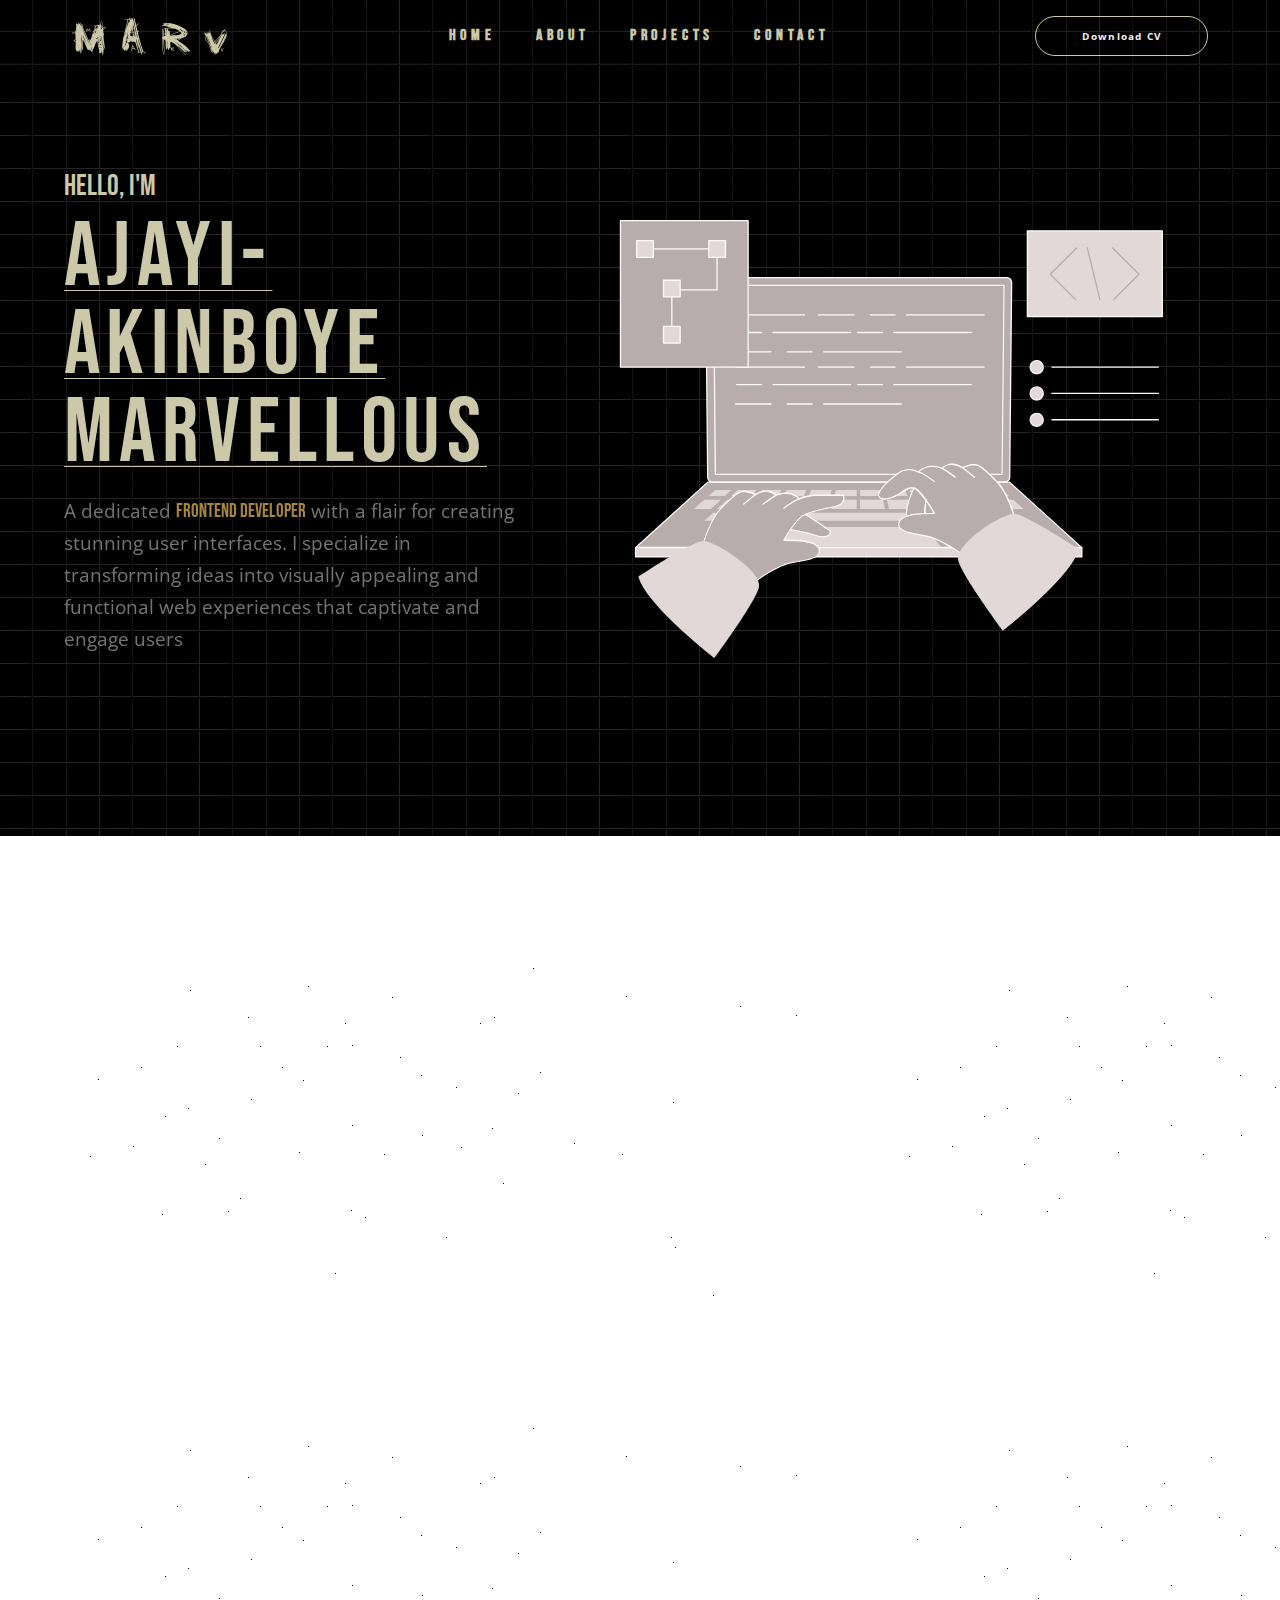
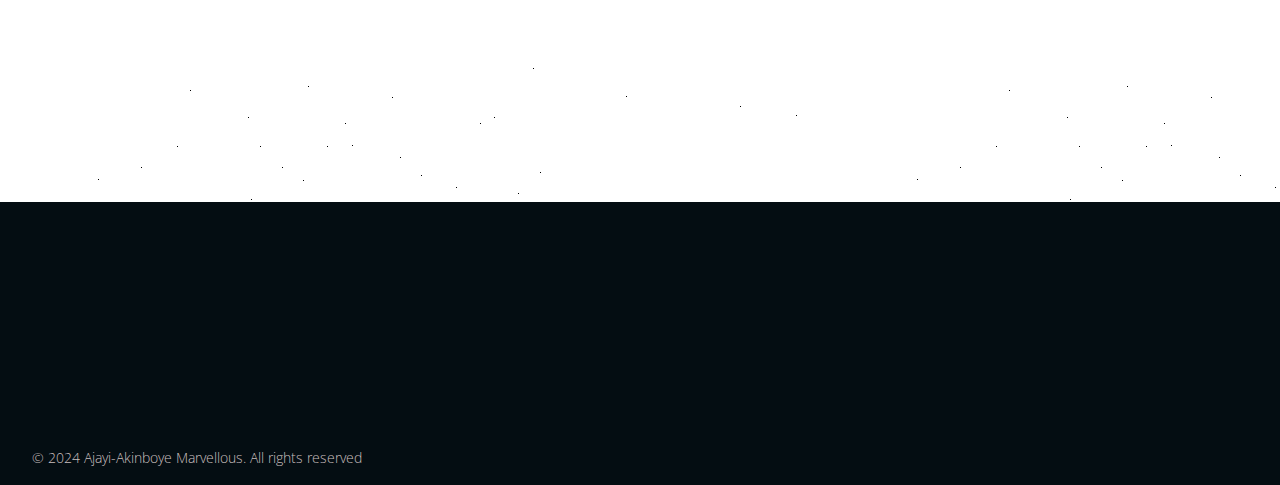
==== commit 11b8a56d: "Add files via upload" ====
--- a/index.html
+++ b/index.html
@@ -175,7 +175,7 @@
         </div>
     </section>
     <section id="footer">
-        <div class="footer-logo" data-aos="fade-left">MARVELLOUS</div>
+        <div class="footer-logo" data-aos="fade-up">MARVELLOUS</div>
         <div class="footer-flex">
             <p class="footer-cp">© 2024 Ajayi-Akinboye Marvellous. All rights reserved</p> 
             <div id="footer-socials">
--- a/css/style.css
+++ b/css/style.css
@@ -881,7 +881,7 @@
 .footer-logo {
     font-family: 'minus.regular';
     font-weight: regular;
-    font-size: 22.5rem;
+    font-size: 15.5rem;
     color: #a3874c;
     cursor: default;
     letter-spacing: .8rem;
--- a/css/mediaqueries.css
+++ b/css/mediaqueries.css
@@ -7,16 +7,13 @@
       margin-right: 0.1rem;
     }
     .footer-logo {
-      font-size: 18.5rem;
+      font-size: 10.5rem;
     }
   }
 
   @media screen and (max-width: 1631px) {
     .portfolio-header {
       padding: 3rem 10rem 1.5rem;
-    }
-    .footer-logo {
-      font-size: 15.5rem;
     }
   }
 
@@ -47,9 +44,7 @@
     .portfolio-header p {
       margin-right: 10rem;
     }
-    .footer-logo {
-      font-size: 12.5rem;
-    }
+  
   }
 
   @media screen and (max-width: 1280px) {
@@ -104,6 +99,9 @@
       margin-top: 1rem;
       margin-right: 1rem;
     }
+    .footer-logo {
+      font-size: 9rem;
+    }
   }
     
   @media screen and (max-width: 1200px) {
@@ -149,7 +147,7 @@
       grid-template-columns: repeat(2, 1fr);
     }
     .footer-logo {
-      font-size: 10.5rem;
+      font-size: 7rem;
     }
   }
 
@@ -235,6 +233,9 @@
       margin-top: 0;
       margin-right: 0;
     }
+    .footer-logo {
+      font-size: 6rem;
+    }
   }
   
   
@@ -281,6 +282,7 @@
     .text-container {
       text-align: justify;
     }
+    
   }
 
   @media screen and (max-width: 950px) {
@@ -304,7 +306,7 @@
       margin-right: 6rem;
     }
     .footer-logo {
-      font-size: 8.5rem;
+      font-size: 5rem;
     }
   }
 
@@ -312,9 +314,6 @@
     .profile__image-container {
       height: 300px; 
       width: 300px;
-    }
-    .footer-logo {
-      font-size: 7.5rem;
     }
   }
 
@@ -336,7 +335,6 @@
       margin-top: 0.7rem;
       margin-right: 1rem;
     }
-    
   }
 
   @media screen and (max-width: 800px) {
@@ -430,7 +428,7 @@
       padding: 1rem 2.5rem 3rem 2rem;
     }
     .footer-logo {
-      font-size: 5.5rem;
+      font-size: 3.5rem;
     }
     .footer-cp {
       font-size: .79rem;
@@ -638,6 +636,7 @@
   }
   .footer-logo {
     font-size: 2.5rem;
+  
   }
   .footer-cp {
     font-size: .59rem;
@@ -651,9 +650,16 @@
  .footer-br:hover {
      color: #a3874c;
  }
+
 }
 
 @media screen and (max-width:425px) {
+  #footer {
+    padding: 2rem 0;
+}
+  .footer-logo {
+    font-size: 2rem;
+  }
   .footer-cp {
     font-size: .59rem;
  }
@@ -666,6 +672,13 @@
  .footer-br:hover {
      color: #a3874c;
  } 
+ .footer-flex {
+  display: flex;
+  flex-direction: column;
+  gap: 1rem;
+  margin-top: 2rem;
+  padding: 0 1rem;  
+}
 }
 
 @media screen and (max-width: 375px) {
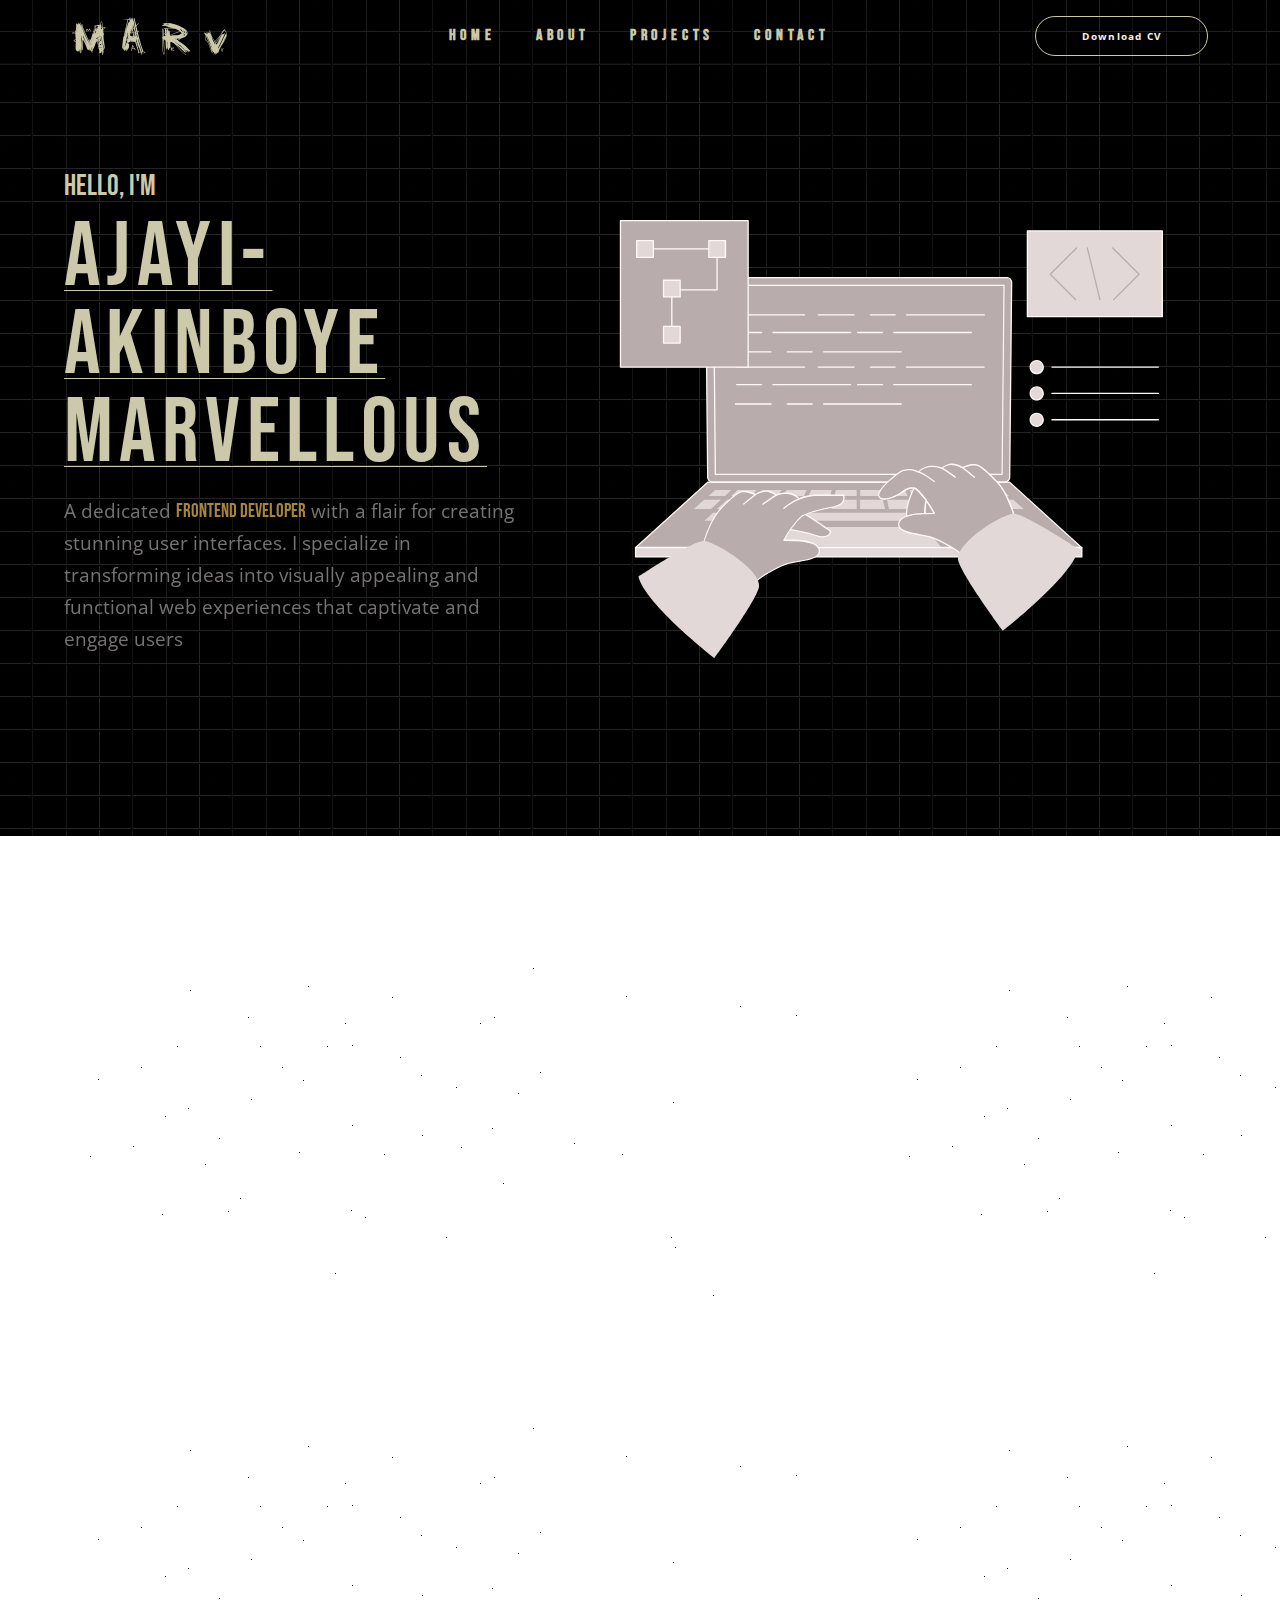
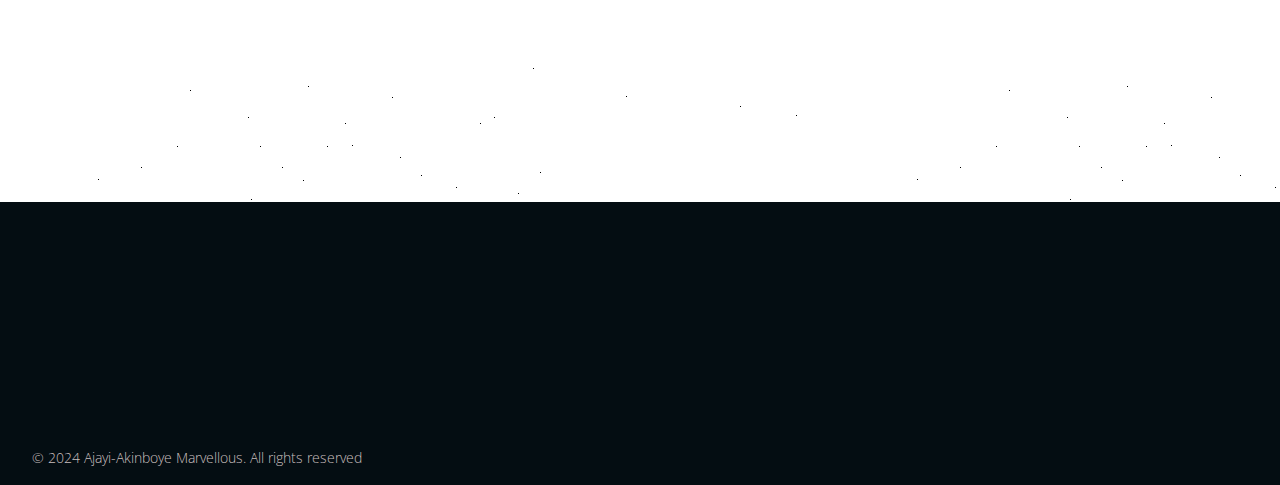
==== commit ead52460: "Add files via upload" ====
--- a/index.html
+++ b/index.html
@@ -66,7 +66,7 @@
         </nav>
     </header> 
 
-    <section id="profile-details" data-aos="fade-down">
+    <section id="profile-details" >
             <div class="profile__text">
                 <p class="profile__text__head">
                     <span class="typing-effect">Hello, I'm</span>
--- a/css/style.css
+++ b/css/style.css
@@ -236,9 +236,6 @@
     }
 }
 
-.navbar-animate {
-    animation: dropIn 1s ease-out forwards;
-}
 
 @keyframes typing {
     from {
